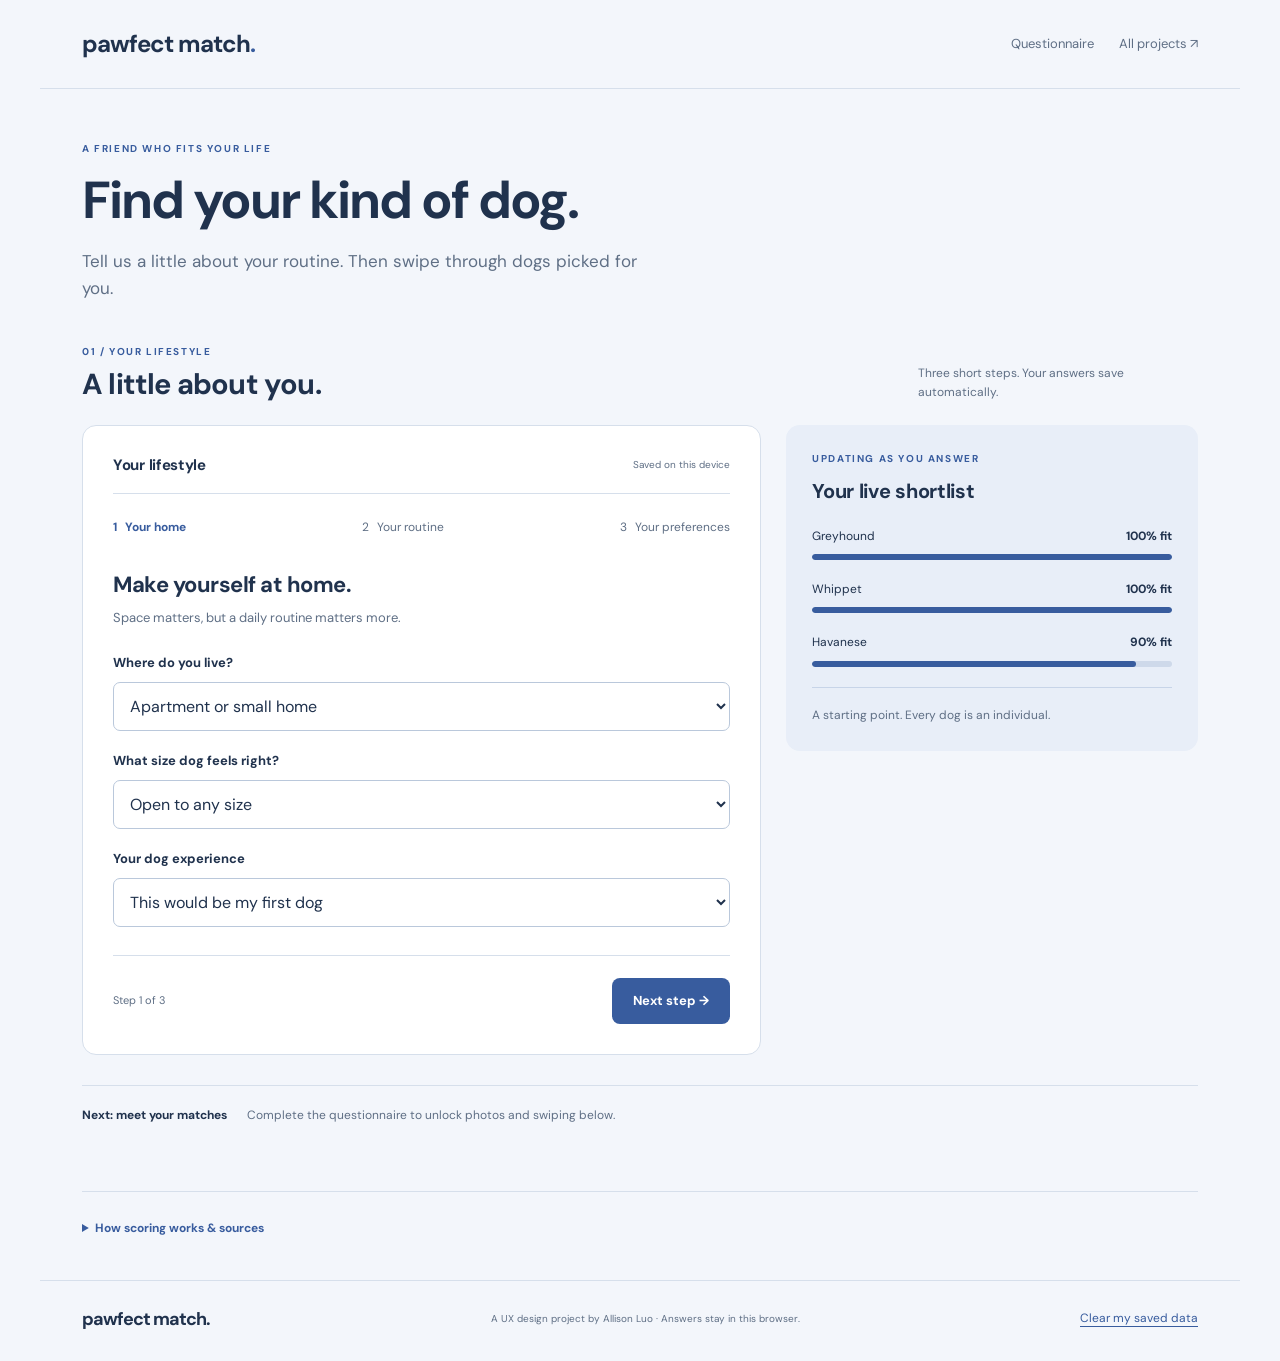
==== public/dog-match/index.html @ e5f5b07d "Enlarge comparison portraits and replace distant dog photos" ====
<!doctype html>
<html lang="en">
<head>
<meta charset="utf-8"><meta name="viewport" content="width=device-width, initial-scale=1">
<meta name="description" content="Find a dog that fits your everyday life. A saved lifestyle quiz, transparent match scores, and side-by-side breed comparisons.">
<title>Pawfect Match · Find your kind of dog</title><link rel="stylesheet" href="style.css?v=6"><script type="module" src="app.js?v=6"></script>
</head>
<body>
<a class="skip" href="#quiz">Skip to match quiz</a>
<header class="site-header"><a class="brand" href="./">pawfect match<span class="brand-dot">.</span></a><nav aria-label="Main"><a href="#quiz">Questionnaire</a><a href="#discover" id="discover-nav" hidden>Discover dogs</a><a href="../index.html">All projects ↗</a></nav></header>
<main>
<section class="hero" aria-labelledby="hero-title"><p class="eyebrow">A FRIEND WHO FITS YOUR LIFE</p><h1 id="hero-title">Find your kind of dog.</h1><p class="intro">Tell us a little about your routine. Then swipe through dogs picked for you.</p></section>

<div class="section-heading" id="quiz"><div><p class="eyebrow">01 / YOUR LIFESTYLE</p><h2>A little about you.</h2></div><p>Three short steps. Your answers save automatically.</p></div>
<div class="workspace"><section class="quiz-card" aria-labelledby="quiz-title"><div class="quiz-top"><h3 id="quiz-title">Your lifestyle</h3><span id="save-status" role="status">Saved on this device</span></div><ol class="steps" aria-label="Quiz progress"><li class="active" aria-current="step">1 <span>Your home</span></li><li>2 <span>Your routine</span></li><li>3 <span>Your preferences</span></li></ol>
<form id="match-form">
<fieldset data-step="0"><legend>Make yourself at home.</legend><p class="field-intro">Space matters, but a daily routine matters more.</p><label for="home">Where do you live?</label><select id="home" name="home"><option value="apartment">Apartment or small home</option><option value="house">House with more room</option></select><label for="size">What size dog feels right?</label><select id="size" name="size"><option value="any">Open to any size</option><option value="small">Small</option><option value="medium">Medium</option><option value="large">Large</option></select><label for="experience">Your dog experience</label><select id="experience" name="experience"><option value="new">This would be my first dog</option><option value="experienced">I’ve cared for dogs before</option></select></fieldset>
<fieldset data-step="1" hidden><legend>A day in your life.</legend><p class="field-intro">Think about a typical weekday, rain or shine.</p><label for="exercise">Daily time for walks &amp; active play <output id="exercise-value" for="exercise">60 minutes</output></label><input id="exercise" name="exercise" type="range" min="15" max="150" step="15" value="60"><div class="range-labels"><span>15 min · easy pace</span><span>150 min · adventure mode</span></div><label for="alone">Hours away from home per day <output id="alone-value" for="alone">4 hours</output></label><input id="alone" name="alone" type="range" min="0" max="10" step="1" value="4"><div id="care-branch" hidden><label for="support">Who can help while you’re away?</label><select id="support" name="support"><option value="none">I don’t have a care plan yet</option><option value="yes">A walker, daycare, or trusted person</option></select><p class="hint">Long days away need an individual care plan. This affects your results.</p></div><label for="training">Time for training &amp; enrichment</label><select id="training" name="training"><option value="1">A little each day</option><option value="2" selected>Regular daily sessions</option><option value="3">Lots — I’d love a working partner</option></select></fieldset>
<fieldset data-step="2" hidden><legend>The little things matter.</legend><p class="field-intro">Let’s talk fur, brushes, and what matters most.</p><label for="grooming">Grooming commitment</label><select id="grooming" name="grooming"><option value="1">Keep it simple</option><option value="2">Regular brushing is fine</option><option value="3">Happy to brush and book professional trims</option></select><label for="shedding">How do you feel about shedding?</label><select id="shedding" name="shedding"><option value="any">A little fur is part of the deal</option><option value="low">Prefer a lower-shedding coat</option></select><p class="hint">Lower shedding doesn’t mean allergy-free. <a href="https://www.akc.org/dog-breeds/hypoallergenic-dogs/">No dog is 100% hypoallergenic.</a></p><label for="fluff">Fluffy or sleek?</label><select id="fluff" name="fluff"><option value="any">I love them all</option><option value="fluffy">The fluffier, the better</option><option value="sleek">Short &amp; sleek, please</option></select><label for="priority">Give extra weight to…</label><select id="priority" name="priority"><option value="balanced">A balanced fit</option><option value="activity">Activity &amp; enrichment</option><option value="coat">Coat care</option><option value="size">Size preference</option></select></fieldset>
<div class="form-footer"><button type="button" class="text-button" id="back" hidden>← Back</button><span id="step-label">Step 1 of 3</span><button type="button" class="button" id="next">Next step →</button><button type="submit" class="button" id="finish" hidden>Meet my matches →</button></div></form><noscript><p>This interactive quiz needs JavaScript. Enable it to calculate and save your matches.</p></noscript></section>
<aside class="preview-card" aria-labelledby="preview-title"><p class="eyebrow">UPDATING AS YOU ANSWER</p><h3 id="preview-title">Your live shortlist</h3><div id="live-preview" aria-live="polite"></div><p class="hint">A starting point. Every dog is an individual.</p></aside></div>
<div id="discover-locked" class="locked-note"><strong>Next: meet your matches</strong><span>Complete the questionnaire to unlock photos and swiping below.</span></div>
<section hidden id="discover" class="discovery-section" aria-labelledby="discovery-title">
<div class="section-heading"><div><p class="eyebrow">02 / DISCOVER</p><h2 id="discovery-title">Meet your kind of dog.</h2></div><p>Like or pass. Each choice helps shape the next pick.</p></div>
<div class="discovery-layout"><div class="swipe-stage"><div id="swipe-card" class="swipe-card" tabindex="0" aria-label="Dog discovery card. Use left arrow to pass or right arrow to like."></div><div class="swipe-actions"><button id="pass-dog" class="pass-button" type="button">✕ <span>Pass</span></button><button id="like-dog" class="like-button" type="button">♡ <span>Like</span></button></div><p class="swipe-instruction">Drag or swipe the photo · Or use the buttons / ← → keys</p></div>
<aside class="discovery-aside"><h3>Fine-tune your picks</h3><label for="discover-fluff">Coat preference</label><select id="discover-fluff"><option value="any">I love them all</option><option value="fluffy">The fluffier, the better</option><option value="sleek">Short &amp; sleek, please</option></select><p id="learning-status" class="learning-status" role="status"></p><div class="discovery-tools"><button type="button" id="undo-swipe" class="text-button">↶ Undo last choice</button><button type="button" id="restart-swipes" class="text-button">Start swiping again</button></div><p class="hint">Six breed examples, not dogs available for adoption. Coat length varies with grooming. Likes also save dogs to your shortlist below.</p><a href="#quiz" class="text-button">Edit your lifestyle answers ↑</a></aside></div>
</section>
<section hidden id="matches" class="results-section" aria-labelledby="results-title"><div class="section-heading"><div><p class="eyebrow">03 / YOUR MATCHES</p><h2 id="results-title">Your shortlist &amp; comparisons.</h2></div><p id="results-subtitle">Finish the quiz to reveal your personalized matches.</p></div><div id="results-placeholder" class="empty"><span aria-hidden="true">♡</span><h3>A good connection starts with you.</h3><p>Tell us about your life in the three steps above.</p><a href="#quiz">Start your quiz ↑</a></div><div id="results-content" hidden><div class="toolbar"><label class="check-label"><input id="only-saved" type="checkbox"> Show saved dogs only</label><button id="edit" class="text-button">Edit my answers ↑</button></div><p id="care-message" class="notice" hidden></p><p class="hint">Scores show fit within this small educational dataset, not a probability of success. Save favorites with ♡ or choose up to 3 dogs to compare.</p><details class="all-matches"><summary>Browse all six breed matches</summary><div id="breed-cards" class="breed-grid"></div></details></div></section>
<section id="comparison" class="compare-section" hidden aria-labelledby="compare-title"><div class="section-heading"><div><p class="eyebrow">SIDE BY SIDE</p><h2 id="compare-title">A closer look.</h2></div><label for="metric">Compare by <select id="metric"><option value="score">Lifestyle fit score</option><option value="exercise">Daily activity target (minutes)</option><option value="grooming">Grooming commitment (1–3)</option><option value="training">Enrichment commitment (1–3)</option></select></label></div><div id="chart" class="chart"></div><p class="hint">Activity targets and commitment levels are simplified project estimates for adult dogs, not prescribed care requirements.</p></section>
<section class="how"><details><summary>How scoring works &amp; sources</summary><p>Each of seven dimensions scores from 0 to 100. Default weights are activity 25, enrichment 15, space 10, size 15, grooming 15, shedding 10, and experience 10. Your selected priority doubles the relevant weights, then the total is normalized. Short exercise time or limited grooming reduces fit; extra exercise capacity does not penalize a dog. Long days away without support cap all scores at 55. Unresolved long-day care plans are clearly flagged.</p><p>Numerical profiles are authored teaching estimates, not AKC ratings. General breed descriptions are informed by the American Kennel Club: <a href="https://www.akc.org/dog-breeds/havanese/">Havanese</a>, <a href="https://www.akc.org/dog-breeds/whippet/">Whippet</a>, <a href="https://www.akc.org/dog-breeds/Labrador-retriever/">Labrador Retriever</a>, <a href="https://www.akc.org/dog-breeds/poodle-standard/">Standard Poodle</a>, <a href="https://www.akc.org/dog-breeds/border-collie/">Border Collie</a>, and <a href="https://www.akc.org/dog-breeds/greyhound/">Greyhound</a>. Reviewed October 20, 2026.</p><p>Dog photographs from Wikimedia Commons; displayed crops may differ from originals:</p><ul><li><a href="https://commons.wikimedia.org/wiki/File:A_havanese_dog_in_Finland.jpg">A havanese dog in Finland.jpg</a> — ThePointyHatGnome · <a href="http://creativecommons.org/publicdomain/zero/1.0/deed.en">CC0</a>.</li><li><a href="https://commons.wikimedia.org/wiki/File:DSC09611a_Search_and_Rescue_Dog,_Austrian_Red_Cross_Perchtoldsdorf,_2024-10.jpg">DSC09611a Search and Rescue Dog, Austrian Red Cross Perchtoldsdorf, 2024-10.jpg</a> — Aciarium · <a href="https://creativecommons.org/licenses/by/4.0">CC BY 4.0</a>.</li><li><a href="https://commons.wikimedia.org/wiki/File:Border_Collie_with_Heterochromia_2.jpg">Border Collie with Heterochromia 2.jpg</a> — 7575u · <a href="https://creativecommons.org/licenses/by-sa/4.0">CC BY-SA 4.0</a>.</li><li><a href="https://commons.wikimedia.org/wiki/File:Standard_Poodle_portrait.jpg">Standard Poodle portrait.jpg</a> — Flickr user John Leslie · <a href="https://creativecommons.org/licenses/by/2.0">CC BY 2.0</a>.</li><li><a href="https://commons.wikimedia.org/wiki/File:Whippet_profil_rybnik_-_kamien_p.jpg">Whippet profil rybnik - kamien p.jpg</a> — Pleple2000 · <a href="https://creativecommons.org/licenses/by-sa/4.0">CC BY-SA 4.0</a>.</li><li><a href="https://commons.wikimedia.org/wiki/File:A_greyhound_displays_a_martingale_collar.jpg">A greyhound displays a martingale collar.jpg</a> — Supreme Chungus · <a href="https://creativecommons.org/licenses/by-sa/4.0">CC BY-SA 4.0</a>.</li></ul><p>Discovery order blends lifestyle fit (65%), coat preference (20%), and learned preferences (15%). Likes favor similar coat texture, size, and activity; passes favor different traits. Learning strengthens over the first three choices. The displayed lifestyle score stays separate. All six dogs are shown at most once per round; you can undo or restart. Restarting clears swipe learning but keeps saved favorites.</p><p>Typography: DM Sans, distributed under the SIL Open Font License; license included in <a href="fonts/OFL.txt">font credits</a>.</p></details></section>
</main><footer><a class="brand" href="./">pawfect match.</a><p>A UX design project by Allison Luo · Answers stay in this browser.</p><button id="reset" class="text-button">Clear my saved data</button></footer><div id="toast" class="toast" role="status" hidden></div>
</body></html>
---- public/dog-match/style.css ----
@font-face{font-family:'DM Sans';font-style:normal;font-weight:400;font-display:swap;src:url('fonts/dm-sans-regular.ttf') format('truetype')}
@font-face{font-family:'DM Sans';font-style:normal;font-weight:600 800;font-display:swap;src:url('fonts/dm-sans-bold.ttf') format('truetype')}
:root{--ink:#20324d;--muted:#5f6f85;--paper:#f3f6fb;--surface:#fff;--blue:#385c9e;--blue-dark:#294779;--soft:#e8eef8;--line:#d6dfeb}
*{box-sizing:border-box}html{scroll-behavior:smooth;scroll-padding-top:28px}body{margin:0;background:var(--paper);color:var(--ink);font:16px/1.6 'DM Sans',sans-serif}button,input,select{font:inherit}button,a,input,select,summary{touch-action:manipulation}button,summary{cursor:pointer}a{color:var(--blue);text-underline-offset:4px}button:focus-visible,a:focus-visible,input:focus-visible,select:focus-visible,summary:focus-visible,[tabindex]:focus-visible{outline:3px solid #6484bd;outline-offset:4px}[hidden]{display:none!important}button:disabled{opacity:.45;cursor:default}h1,h2,h3,p{margin-top:0}h1,h2,h3{font-family:'DM Sans',sans-serif;font-weight:700;line-height:1.2}h1{font-size:52px;letter-spacing:-2px;margin-bottom:16px}h2{font-size:29px;letter-spacing:-.8px;margin-bottom:0}h3{font-size:20px;letter-spacing:-.3px}button{border-radius:8px}.skip{position:absolute;top:-100px;background:white;padding:12px;z-index:5}.skip:focus{top:0}
.site-header,main,footer{max-width:1200px;padding-left:42px;padding-right:42px;margin:auto}.site-header{display:flex;justify-content:space-between;align-items:center;gap:25px;padding-top:25px;padding-bottom:25px;border-bottom:1px solid var(--line)}.brand{font-weight:700;text-decoration:none;font-size:24px;letter-spacing:-1px;color:var(--ink)}.brand-dot{color:var(--blue)}nav{display:flex;gap:25px;font-size:13px}nav a{color:var(--muted);text-decoration:none}nav a:hover{color:var(--blue);text-decoration:underline}
.hero{padding:52px 0 42px;max-width:740px}.eyebrow{font-size:10px;letter-spacing:1.6px;font-weight:700;color:var(--blue);margin:0 0 12px}.intro{font-size:17px;color:var(--muted);max-width:580px;margin-bottom:0}.section-heading{display:flex;justify-content:space-between;align-items:end;gap:22px;margin:0 0 23px}.section-heading .eyebrow{margin-bottom:7px}.section-heading>p{color:var(--muted);font-size:12px;max-width:280px;margin:0}.workspace{display:grid;grid-template-columns:minmax(0,1.65fr) minmax(0,1fr);gap:25px;align-items:start}.quiz-card{background:var(--surface);border:1px solid var(--line);border-radius:14px;padding:30px}.quiz-top{display:flex;justify-content:space-between;align-items:center;gap:16px;padding-bottom:19px;border-bottom:1px solid var(--line)}.quiz-top h3{font-size:15px;margin:0}.quiz-top span{font-size:10px;color:var(--muted);text-align:right}.steps{display:flex;justify-content:space-between;list-style:none;padding:0;gap:12px;margin:24px 0 30px}.steps li{font-size:12px;color:var(--muted)}.steps li.active{color:var(--blue);font-weight:700}.steps span{margin-left:5px}fieldset{border:0;padding:0;margin:0;min-width:0}legend{padding:0;font-size:22px;font-weight:700;letter-spacing:-.5px}.field-intro{font-size:13px;color:var(--muted);margin:6px 0 24px}label{display:block;font-size:13px;font-weight:700;margin:20px 0 8px}select{color:var(--ink);background:#fff;width:100%;border:1px solid #bac8db;border-radius:7px;padding:12px;cursor:pointer}input[type=range]{width:100%;accent-color:var(--blue);margin:10px 0}output{float:right;font-weight:400;font-size:12px}.range-labels{display:flex;justify-content:space-between;font-size:10px;color:var(--muted)}.hint{font-size:12px;color:var(--muted);line-height:1.7;margin:12px 0}.form-footer{border-top:1px solid var(--line);display:flex;gap:16px;align-items:center;margin-top:28px;padding-top:22px}.form-footer>span{font-size:11px;color:var(--muted);margin-right:auto}.button{display:inline-flex;align-items:center;justify-content:center;gap:20px;border:1px solid transparent;background:var(--blue);color:#fff;padding:12px 20px;text-decoration:none;font-size:13px;font-weight:700;border-radius:8px}.button:hover{background:var(--blue-dark)}.text-button{border:0;background:none;color:var(--blue);font-size:12px;padding:4px 0;text-decoration:underline;text-underline-offset:4px}.preview-card{border-radius:14px;padding:26px;background:var(--soft)}.preview-card h3{font-size:20px;margin-bottom:24px}.preview-card>.hint{border-top:1px solid #c7d4e8;padding-top:17px;margin-bottom:0}.live-row{margin:20px 0}.live-label{display:flex;gap:15px;justify-content:space-between;font-size:12px;margin-bottom:8px}.track{height:6px;background:#ced9ea;border-radius:6px;overflow:hidden}.bar{height:100%;background:var(--blue);border-radius:6px;transition:width .25s}.locked-note{display:flex;flex-wrap:wrap;gap:6px 20px;font-size:12px;color:var(--muted);border-top:1px solid var(--line);margin-top:30px;padding:20px 0}.locked-note strong{color:var(--ink)}
.discovery-section,.results-section,.compare-section{margin:56px 0 0}.discovery-section{padding-top:35px;border-top:1px solid var(--line)}.discovery-layout{display:grid;grid-template-columns:minmax(0,1.2fr) minmax(0,1fr);gap:40px;align-items:center}.swipe-stage{min-width:0;overflow:hidden;padding:8px}.swipe-card{position:relative;background:var(--soft);border-radius:14px;overflow:hidden;aspect-ratio:4/3;will-change:transform}.swipe-card>img{display:block;width:100%;height:100%;object-fit:cover;touch-action:pan-y;user-select:none}.swipe-overlay{position:absolute;inset:0;background:linear-gradient(transparent 30%,#12243fea);color:#fff;padding:25px;display:flex;flex-direction:column;justify-content:end;pointer-events:none}.swipe-overlay h3{font-size:30px;margin:9px 0}.swipe-overlay p{font-size:11px;margin:0}.swipe-fit{align-self:start;background:#eff4fe;color:var(--ink);padding:4px 10px;border-radius:20px;font-size:10px;font-weight:700}.swipe-count{position:absolute;right:17px;top:17px;font-size:10px;background:#20324ddb;border-radius:20px;padding:4px 10px}.swipe-actions{display:flex;justify-content:center;gap:16px;margin:18px 0 0}.swipe-actions button{display:flex;gap:10px;align-items:center;justify-content:center;min-width:130px;padding:11px 20px;font-size:22px;border:1px solid var(--line);background:#fff;color:var(--ink);border-radius:30px}.swipe-actions span{font-weight:700;font-size:13px}.swipe-actions .like-button{background:var(--blue);border-color:var(--blue);color:#fff}.swipe-instruction{text-align:center;font-size:10px;color:var(--muted);margin:11px 0 0}.discovery-aside{padding:10px}.discovery-aside h3{font-size:22px;margin-bottom:20px}.discovery-aside label{margin-top:0}.learning-status{font-size:12px;color:var(--muted);padding:18px 0;margin:0}.discovery-tools{display:flex;justify-content:space-between;gap:20px;border-top:1px solid var(--line);padding-top:15px}.swipe-feedback{position:absolute;top:45px;left:20px;pointer-events:none;color:#fff;background:#294779;font-size:25px;font-weight:700;transform:rotate(-12deg)}.swipe-feedback:not(:empty){border:2px solid #fff;border-radius:6px;padding:7px 13px}.swipe-feedback.passing{background:#4f5666;transform:rotate(12deg)}.deck-finished{display:flex;flex-direction:column;justify-content:center;text-align:center;height:100%;padding:25px}.deck-finished>span{font-size:35px;color:var(--blue)}.deck-finished h3{font-size:24px;margin:9px 0}.deck-finished p,.deck-finished a{font-size:12px}
.toolbar{display:flex;align-items:center;justify-content:space-between;gap:20px}.check-label{display:flex;align-items:center;gap:8px;margin:0;font-size:12px;font-weight:400}.check-label input{width:17px;height:17px;accent-color:var(--blue)}details{font-size:12px}summary{color:var(--blue);font-weight:700;padding:12px 0}details p{margin:15px 0;max-width:850px}.all-matches{margin-top:20px;border-top:1px solid var(--line)}.breed-grid{display:grid;grid-template-columns:repeat(3,minmax(0,1fr));gap:18px;margin:15px 0}.breed-card{background:#fff;border:1px solid var(--line);border-radius:10px;padding:20px;overflow:hidden}.breed-photo{display:block;width:calc(100% + 40px);max-width:none;height:180px;object-fit:cover;margin:-20px -20px 20px}.favorite{float:right;width:34px;height:34px;line-height:1;font-size:23px;color:var(--blue);background:#fff;border:1px solid var(--line);border-radius:50%}.favorite[aria-pressed=true]{background:var(--soft)}.score{font-size:11px;font-weight:700;color:var(--blue)}.breed-card h3{font-size:23px;margin:16px 0 8px}.breed-card p,.breed-card ul{font-size:12px;color:var(--muted)}.breed-card ul{padding-left:17px}.breed-card .tags{font-size:10px;letter-spacing:.4px;text-transform:uppercase}.breed-card a{font-size:11px}.breed-card .check-label{margin-top:18px}.notice{padding:15px;background:#fff3da;border-left:3px solid #ad7e30;font-size:13px}.empty{padding:30px;border:1px solid var(--line);border-radius:10px;text-align:center}.empty h3{font-size:20px;margin-bottom:8px}.empty p{font-size:12px}.compare-section label{min-width:240px;margin:0}.compare-section select{margin-top:6px}.chart{background:var(--soft);padding:25px;border-radius:10px}.chart-row{display:grid;grid-template-columns:150px 1fr 65px;gap:16px;align-items:center;font-size:12px;margin:17px 0}.chart-row .track{height:16px}.chart-row:nth-child(2) .bar{background:#6484bd}.chart-row:nth-child(3) .bar{background:#869dbf}.how{border-top:1px solid var(--line);margin-top:45px;padding:15px 0 30px}.how details li{margin:8px 0}.how details{color:var(--muted)}footer{border-top:1px solid var(--line);display:flex;align-items:center;justify-content:space-between;gap:20px;padding-top:24px;padding-bottom:28px}footer .brand{font-size:18px}footer p{font-size:10px;color:var(--muted);margin:0}.toast{position:fixed;bottom:22px;left:50%;transform:translateX(-50%);max-width:90vw;padding:12px 20px;border-radius:8px;background:var(--ink);color:#fff;font-size:12px;z-index:10}
@media(min-width:1500px){.site-header,main,footer{max-width:1360px;padding-left:64px;padding-right:64px}}
@media(max-width:850px){.site-header,main,footer{padding-left:25px;padding-right:25px}.workspace{grid-template-columns:minmax(0,1.5fr) minmax(0,1fr)}.quiz-card,.preview-card{padding:22px}.steps{gap:7px}.steps span{font-size:10px}.discovery-layout{gap:20px}.breed-grid{grid-template-columns:repeat(2,minmax(0,1fr))}.swipe-overlay{padding:19px}.swipe-overlay h3{font-size:25px}footer{flex-wrap:wrap}}
@media(max-width:620px){.site-header{padding-top:20px;padding-bottom:20px;flex-wrap:wrap;gap:14px}.brand{font-size:23px}nav{gap:22px;font-size:11px;width:100%}.hero{padding:32px 0}h1{font-size:37px;letter-spacing:-1.3px}.intro{font-size:14px;max-width:350px}h2{font-size:25px}.section-heading{flex-direction:column;align-items:start;gap:10px}.section-heading>p{max-width:none;font-size:11px}.workspace{grid-template-columns:1fr}.quiz-card{padding:22px}.preview-card{padding:20px}.preview-card h3{font-size:17px;margin-bottom:15px}.live-row{margin:14px 0}.preview-card>.hint{padding-top:12px}.steps{gap:6px;margin:20px 0 24px}.steps li{font-size:11px}.steps span{margin-left:3px}legend{font-size:20px}.form-footer{gap:10px}.form-footer .button{padding:12px 15px;font-size:12px}.discovery-layout{grid-template-columns:1fr;gap:18px}.discovery-section,.results-section,.compare-section{margin-top:38px}.discovery-section{padding-top:25px}.discovery-aside{padding:0}.discovery-aside h3{font-size:20px}.breed-grid{grid-template-columns:1fr}.swipe-actions button{min-width:120px}.swipe-overlay h3{font-size:25px}.chart{padding:16px}.chart-row{grid-template-columns:90px 1fr 45px;gap:10px;font-size:10px}.deck-finished{padding:18px}.deck-finished h3{font-size:20px}.deck-finished p{font-size:11px}footer{display:block}footer p{margin:14px 0}}
@media(prefers-reduced-motion:reduce){html{scroll-behavior:auto}.bar{transition:none}}
/* Keep each breed photo next to its name for every comparison metric. */
.chart-row{grid-template-columns:220px minmax(0,1fr) 65px;margin:20px 0}.chart-dog{display:flex;align-items:center;gap:13px;min-width:0}.chart-dog img{width:80px;height:64px;object-fit:cover;border-radius:8px;flex-shrink:0}.chart-dog strong{overflow-wrap:break-word}@media(max-width:620px){.chart-row{grid-template-columns:minmax(0,1fr) 48px;gap:10px 14px;margin:22px 0}.chart-dog{grid-column:1/-1}.chart-dog img{width:72px;height:58px}.chart-dog strong{font-size:13px}.chart-row .track{height:12px}.chart-row>span{font-size:12px}}
/* Larger, tighter breed portraits for comparison. */
.chart-row{grid-template-columns:270px minmax(0,1fr) 65px;gap:22px;margin:26px 0}.chart-dog{display:block}.chart-photo{width:100%;height:185px;overflow:hidden;border-radius:10px;background:var(--line)}.chart-photo img{width:100%;height:100%;object-fit:cover;border-radius:0;display:block}.chart-dog strong{display:block;font-size:15px;margin-top:10px}.chart-photo.photo-whippet img{transform:none;object-position:60% 40%}.chart-photo.photo-greyhound img{transform:none;object-position:60% 40%}.chart-photo.photo-havanese img{transform:scale(1.45);transform-origin:63% 63%}.chart-photo.photo-labrador img{object-position:50% 25%}.chart-photo.photo-collie img{transform:scale(1.2);transform-origin:65% 30%}.chart-photo.photo-poodle img{transform:scale(1.15);transform-origin:55% 38%}@media(max-width:850px){.chart-row{grid-template-columns:220px minmax(0,1fr) 55px}.chart-photo{height:170px}}@media(max-width:620px){.chart-row{grid-template-columns:minmax(0,1fr) 48px;gap:14px;margin:26px 0 32px}.chart-dog{grid-column:1/-1}.chart-photo{height:auto;aspect-ratio:4/3}.chart-photo img{height:100%;aspect-ratio:4/3;width:100%}.chart-dog strong{font-size:16px;margin-top:12px}}
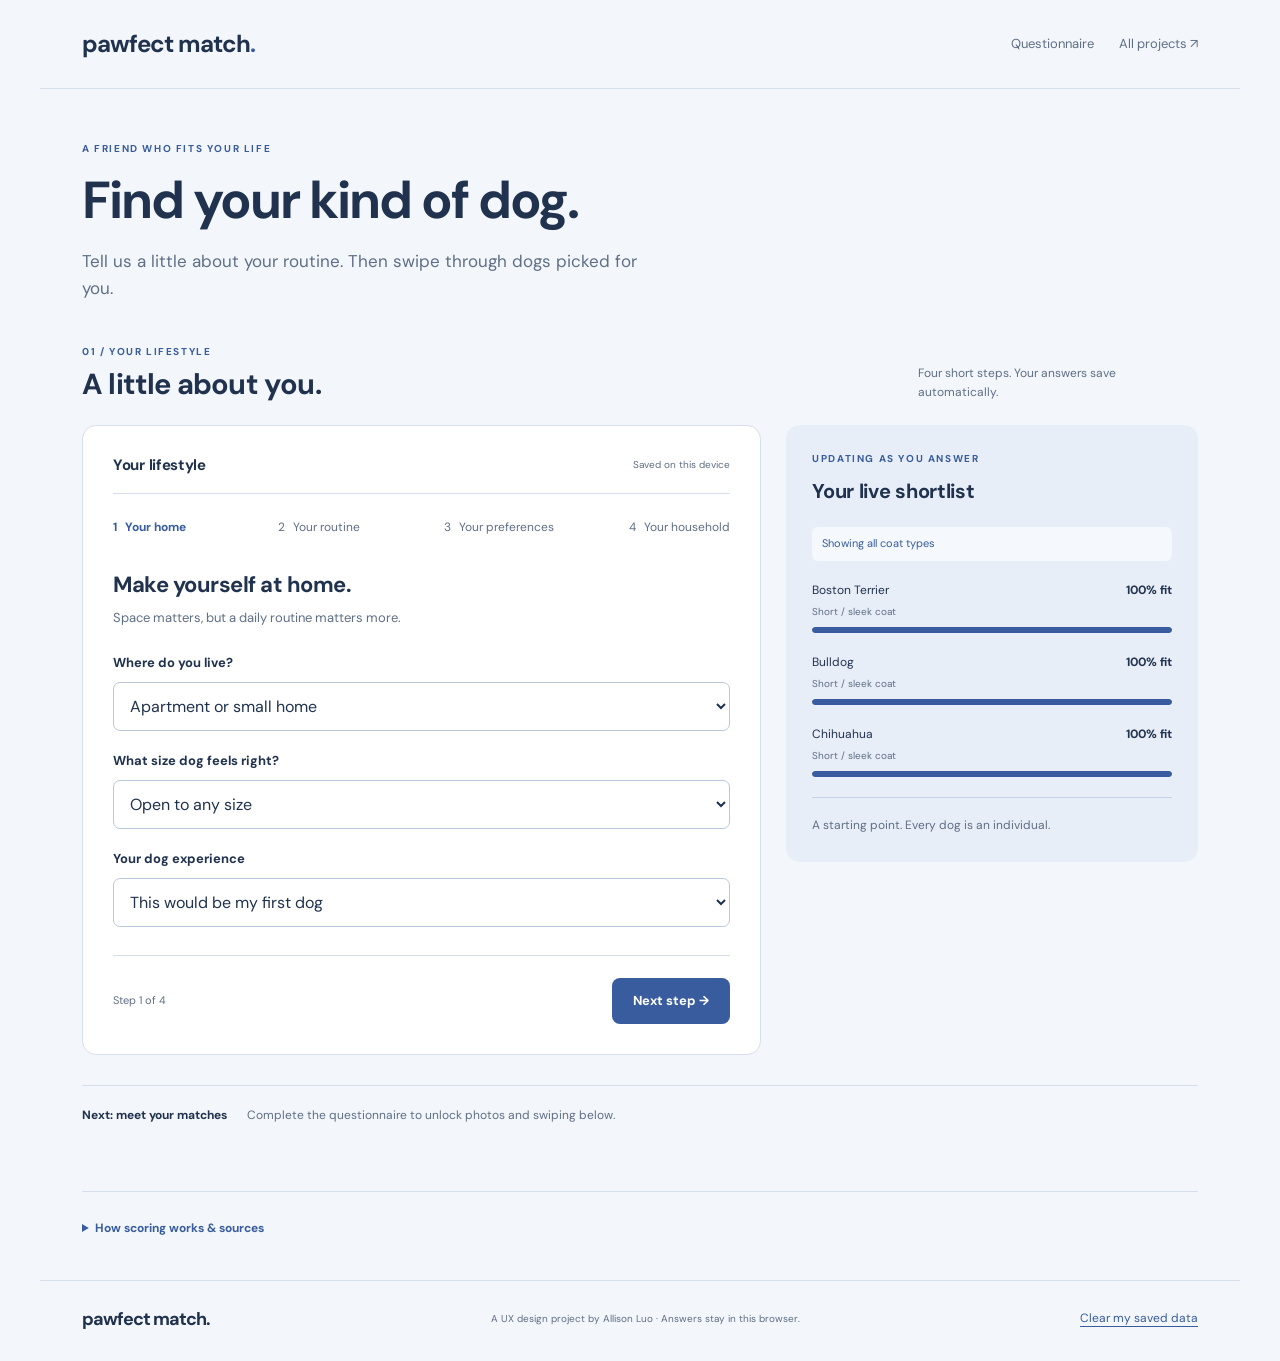
==== commit 1e5d5930: "Expand to 51 dog types and fix coat-aware questionnaire matching" ====
--- a/public/dog-match/index.html
+++ b/public/dog-match/index.html
@@ -3,7 +3,7 @@
 <head>
 <meta charset="utf-8"><meta name="viewport" content="width=device-width, initial-scale=1">
 <meta name="description" content="Find a dog that fits your everyday life. A saved lifestyle quiz, transparent match scores, and side-by-side breed comparisons.">
-<title>Pawfect Match · Find your kind of dog</title><link rel="stylesheet" href="style.css?v=6"><script type="module" src="app.js?v=6"></script>
+<title>Pawfect Match · Find your kind of dog</title><link rel="stylesheet" href="style.css?v=8"><script type="module" src="app.js?v=8"></script>
 </head>
 <body>
 <a class="skip" href="#quiz">Skip to match quiz</a>
@@ -11,22 +11,40 @@
 <main>
 <section class="hero" aria-labelledby="hero-title"><p class="eyebrow">A FRIEND WHO FITS YOUR LIFE</p><h1 id="hero-title">Find your kind of dog.</h1><p class="intro">Tell us a little about your routine. Then swipe through dogs picked for you.</p></section>
 
-<div class="section-heading" id="quiz"><div><p class="eyebrow">01 / YOUR LIFESTYLE</p><h2>A little about you.</h2></div><p>Three short steps. Your answers save automatically.</p></div>
-<div class="workspace"><section class="quiz-card" aria-labelledby="quiz-title"><div class="quiz-top"><h3 id="quiz-title">Your lifestyle</h3><span id="save-status" role="status">Saved on this device</span></div><ol class="steps" aria-label="Quiz progress"><li class="active" aria-current="step">1 <span>Your home</span></li><li>2 <span>Your routine</span></li><li>3 <span>Your preferences</span></li></ol>
+<div class="section-heading" id="quiz"><div><p class="eyebrow">01 / YOUR LIFESTYLE</p><h2>A little about you.</h2></div><p>Four short steps. Your answers save automatically.</p></div>
+<div class="workspace"><section class="quiz-card" aria-labelledby="quiz-title"><div class="quiz-top"><h3 id="quiz-title">Your lifestyle</h3><span id="save-status" role="status">Saved on this device</span></div><ol class="steps" aria-label="Quiz progress"><li class="active" aria-current="step">1 <span>Your home</span></li><li>2 <span>Your routine</span></li><li>3 <span>Your preferences</span></li><li>4 <span>Your household</span></li></ol>
 <form id="match-form">
 <fieldset data-step="0"><legend>Make yourself at home.</legend><p class="field-intro">Space matters, but a daily routine matters more.</p><label for="home">Where do you live?</label><select id="home" name="home"><option value="apartment">Apartment or small home</option><option value="house">House with more room</option></select><label for="size">What size dog feels right?</label><select id="size" name="size"><option value="any">Open to any size</option><option value="small">Small</option><option value="medium">Medium</option><option value="large">Large</option></select><label for="experience">Your dog experience</label><select id="experience" name="experience"><option value="new">This would be my first dog</option><option value="experienced">I’ve cared for dogs before</option></select></fieldset>
 <fieldset data-step="1" hidden><legend>A day in your life.</legend><p class="field-intro">Think about a typical weekday, rain or shine.</p><label for="exercise">Daily time for walks &amp; active play <output id="exercise-value" for="exercise">60 minutes</output></label><input id="exercise" name="exercise" type="range" min="15" max="150" step="15" value="60"><div class="range-labels"><span>15 min · easy pace</span><span>150 min · adventure mode</span></div><label for="alone">Hours away from home per day <output id="alone-value" for="alone">4 hours</output></label><input id="alone" name="alone" type="range" min="0" max="10" step="1" value="4"><div id="care-branch" hidden><label for="support">Who can help while you’re away?</label><select id="support" name="support"><option value="none">I don’t have a care plan yet</option><option value="yes">A walker, daycare, or trusted person</option></select><p class="hint">Long days away need an individual care plan. This affects your results.</p></div><label for="training">Time for training &amp; enrichment</label><select id="training" name="training"><option value="1">A little each day</option><option value="2" selected>Regular daily sessions</option><option value="3">Lots — I’d love a working partner</option></select></fieldset>
-<fieldset data-step="2" hidden><legend>The little things matter.</legend><p class="field-intro">Let’s talk fur, brushes, and what matters most.</p><label for="grooming">Grooming commitment</label><select id="grooming" name="grooming"><option value="1">Keep it simple</option><option value="2">Regular brushing is fine</option><option value="3">Happy to brush and book professional trims</option></select><label for="shedding">How do you feel about shedding?</label><select id="shedding" name="shedding"><option value="any">A little fur is part of the deal</option><option value="low">Prefer a lower-shedding coat</option></select><p class="hint">Lower shedding doesn’t mean allergy-free. <a href="https://www.akc.org/dog-breeds/hypoallergenic-dogs/">No dog is 100% hypoallergenic.</a></p><label for="fluff">Fluffy or sleek?</label><select id="fluff" name="fluff"><option value="any">I love them all</option><option value="fluffy">The fluffier, the better</option><option value="sleek">Short &amp; sleek, please</option></select><label for="priority">Give extra weight to…</label><select id="priority" name="priority"><option value="balanced">A balanced fit</option><option value="activity">Activity &amp; enrichment</option><option value="coat">Coat care</option><option value="size">Size preference</option></select></fieldset>
-<div class="form-footer"><button type="button" class="text-button" id="back" hidden>← Back</button><span id="step-label">Step 1 of 3</span><button type="button" class="button" id="next">Next step →</button><button type="submit" class="button" id="finish" hidden>Meet my matches →</button></div></form><noscript><p>This interactive quiz needs JavaScript. Enable it to calculate and save your matches.</p></noscript></section>
-<aside class="preview-card" aria-labelledby="preview-title"><p class="eyebrow">UPDATING AS YOU ANSWER</p><h3 id="preview-title">Your live shortlist</h3><div id="live-preview" aria-live="polite"></div><p class="hint">A starting point. Every dog is an individual.</p></aside></div>
+<fieldset data-step="2" hidden><legend>The little things matter.</legend><p class="field-intro">Let’s talk fur, brushes, and what matters most.</p><label for="grooming">Grooming commitment</label><select id="grooming" name="grooming"><option value="1">Keep it simple</option><option value="2">Regular brushing is fine</option><option value="3">Happy to brush and book professional trims</option></select><label for="shedding">How do you feel about shedding?</label><select id="shedding" name="shedding"><option value="any">A little fur is part of the deal</option><option value="low">Prefer a lower-shedding coat</option></select><p class="hint">Lower shedding doesn’t mean allergy-free. <a href="https://www.akc.org/dog-breeds/hypoallergenic-dogs/">No dog is 100% hypoallergenic.</a></p><label for="fluff">What coat types should we show you?</label><select id="fluff" name="fluff"><option value="any">All coat types</option><option value="fluffy">Fluffy coats only</option><option value="sleek">Shorter coats only</option></select><label for="priority">Give extra weight to…</label><select id="priority" name="priority"><option value="balanced">A balanced fit</option><option value="activity">Activity &amp; enrichment</option><option value="coat">Coat care</option><option value="size">Size preference</option></select></fieldset>
+<fieldset data-step="3" hidden><legend>Who’s sharing your home?</legend><p class="field-intro">A few details to make the suggestions more personal.</p>
+<label for="children">Are there children in your household?</label><select id="children" name="children"><option value="none">No children / no preference</option><option value="older">Older children</option><option value="young">Young children</option></select>
+<label for="pets">Other pets at home?</label><select id="pets" name="pets"><option value="none">No other pets</option><option value="dogs">Other dogs</option><option value="cats">Cats</option><option value="small">Small animals, such as rabbits</option></select>
+<p class="hint">Breed tendencies cannot guarantee safety with children or pets. Ask about the individual dog and plan supervised introductions.</p>
+<label for="barking">How much barking works for you?</label><select id="barking" name="barking"><option value="any">I’m flexible</option><option value="quiet">I prefer a quieter dog</option></select>
+<label for="social">How often will your dog meet visitors?</label><select id="social" name="social"><option value="any">No strong preference</option><option value="visitors">Often — I prefer an outgoing dog</option></select>
+<label for="drool">How do you feel about drool?</label><select id="drool" name="drool"><option value="any">It’s part of the deal</option><option value="low">I’d prefer less drool</option></select>
+</fieldset>
+<div class="form-footer"><button type="button" class="text-button" id="back" hidden>← Back</button><span id="step-label">Step 1 of 4</span><button type="button" class="button" id="next">Next step →</button><button type="submit" class="button" id="finish" hidden>Meet my matches →</button></div></form><noscript><p>This interactive quiz needs JavaScript. Enable it to calculate and save your matches.</p></noscript></section>
+<aside class="preview-card" aria-labelledby="preview-title"><p class="eyebrow">UPDATING AS YOU ANSWER</p><h3 id="preview-title">Your live shortlist</h3><p id="preview-filter" class="filter-note">Showing all coat types</p><div id="live-preview" aria-live="polite"></div><p class="hint">A starting point. Every dog is an individual.</p></aside></div>
 <div id="discover-locked" class="locked-note"><strong>Next: meet your matches</strong><span>Complete the questionnaire to unlock photos and swiping below.</span></div>
 <section hidden id="discover" class="discovery-section" aria-labelledby="discovery-title">
 <div class="section-heading"><div><p class="eyebrow">02 / DISCOVER</p><h2 id="discovery-title">Meet your kind of dog.</h2></div><p>Like or pass. Each choice helps shape the next pick.</p></div>
 <div class="discovery-layout"><div class="swipe-stage"><div id="swipe-card" class="swipe-card" tabindex="0" aria-label="Dog discovery card. Use left arrow to pass or right arrow to like."></div><div class="swipe-actions"><button id="pass-dog" class="pass-button" type="button">✕ <span>Pass</span></button><button id="like-dog" class="like-button" type="button">♡ <span>Like</span></button></div><p class="swipe-instruction">Drag or swipe the photo · Or use the buttons / ← → keys</p></div>
-<aside class="discovery-aside"><h3>Fine-tune your picks</h3><label for="discover-fluff">Coat preference</label><select id="discover-fluff"><option value="any">I love them all</option><option value="fluffy">The fluffier, the better</option><option value="sleek">Short &amp; sleek, please</option></select><p id="learning-status" class="learning-status" role="status"></p><div class="discovery-tools"><button type="button" id="undo-swipe" class="text-button">↶ Undo last choice</button><button type="button" id="restart-swipes" class="text-button">Start swiping again</button></div><p class="hint">Six breed examples, not dogs available for adoption. Coat length varies with grooming. Likes also save dogs to your shortlist below.</p><a href="#quiz" class="text-button">Edit your lifestyle answers ↑</a></aside></div>
+<aside class="discovery-aside"><h3>Fine-tune your picks</h3><label for="discover-fluff">Coat preference</label><select id="discover-fluff"><option value="any">All coat types</option><option value="fluffy">Fluffy coats only</option><option value="sleek">Shorter coats only</option></select><p id="learning-status" class="learning-status" role="status"></p><div class="discovery-tools"><button type="button" id="undo-swipe" class="text-button">↶ Undo last choice</button><button type="button" id="restart-swipes" class="text-button">Start swiping again</button></div><p class="hint">Breed and mix examples, not dogs available for adoption. Coat length varies with grooming. Likes also save dogs to your shortlist below.</p><a href="#quiz" class="text-button">Edit your lifestyle answers ↑</a></aside></div>
 </section>
-<section hidden id="matches" class="results-section" aria-labelledby="results-title"><div class="section-heading"><div><p class="eyebrow">03 / YOUR MATCHES</p><h2 id="results-title">Your shortlist &amp; comparisons.</h2></div><p id="results-subtitle">Finish the quiz to reveal your personalized matches.</p></div><div id="results-placeholder" class="empty"><span aria-hidden="true">♡</span><h3>A good connection starts with you.</h3><p>Tell us about your life in the three steps above.</p><a href="#quiz">Start your quiz ↑</a></div><div id="results-content" hidden><div class="toolbar"><label class="check-label"><input id="only-saved" type="checkbox"> Show saved dogs only</label><button id="edit" class="text-button">Edit my answers ↑</button></div><p id="care-message" class="notice" hidden></p><p class="hint">Scores show fit within this small educational dataset, not a probability of success. Save favorites with ♡ or choose up to 3 dogs to compare.</p><details class="all-matches"><summary>Browse all six breed matches</summary><div id="breed-cards" class="breed-grid"></div></details></div></section>
-<section id="comparison" class="compare-section" hidden aria-labelledby="compare-title"><div class="section-heading"><div><p class="eyebrow">SIDE BY SIDE</p><h2 id="compare-title">A closer look.</h2></div><label for="metric">Compare by <select id="metric"><option value="score">Lifestyle fit score</option><option value="exercise">Daily activity target (minutes)</option><option value="grooming">Grooming commitment (1–3)</option><option value="training">Enrichment commitment (1–3)</option></select></label></div><div id="chart" class="chart"></div><p class="hint">Activity targets and commitment levels are simplified project estimates for adult dogs, not prescribed care requirements.</p></section>
-<section class="how"><details><summary>How scoring works &amp; sources</summary><p>Each of seven dimensions scores from 0 to 100. Default weights are activity 25, enrichment 15, space 10, size 15, grooming 15, shedding 10, and experience 10. Your selected priority doubles the relevant weights, then the total is normalized. Short exercise time or limited grooming reduces fit; extra exercise capacity does not penalize a dog. Long days away without support cap all scores at 55. Unresolved long-day care plans are clearly flagged.</p><p>Numerical profiles are authored teaching estimates, not AKC ratings. General breed descriptions are informed by the American Kennel Club: <a href="https://www.akc.org/dog-breeds/havanese/">Havanese</a>, <a href="https://www.akc.org/dog-breeds/whippet/">Whippet</a>, <a href="https://www.akc.org/dog-breeds/Labrador-retriever/">Labrador Retriever</a>, <a href="https://www.akc.org/dog-breeds/poodle-standard/">Standard Poodle</a>, <a href="https://www.akc.org/dog-breeds/border-collie/">Border Collie</a>, and <a href="https://www.akc.org/dog-breeds/greyhound/">Greyhound</a>. Reviewed October 20, 2026.</p><p>Dog photographs from Wikimedia Commons; displayed crops may differ from originals:</p><ul><li><a href="https://commons.wikimedia.org/wiki/File:A_havanese_dog_in_Finland.jpg">A havanese dog in Finland.jpg</a> — ThePointyHatGnome · <a href="http://creativecommons.org/publicdomain/zero/1.0/deed.en">CC0</a>.</li><li><a href="https://commons.wikimedia.org/wiki/File:DSC09611a_Search_and_Rescue_Dog,_Austrian_Red_Cross_Perchtoldsdorf,_2024-10.jpg">DSC09611a Search and Rescue Dog, Austrian Red Cross Perchtoldsdorf, 2024-10.jpg</a> — Aciarium · <a href="https://creativecommons.org/licenses/by/4.0">CC BY 4.0</a>.</li><li><a href="https://commons.wikimedia.org/wiki/File:Border_Collie_with_Heterochromia_2.jpg">Border Collie with Heterochromia 2.jpg</a> — 7575u · <a href="https://creativecommons.org/licenses/by-sa/4.0">CC BY-SA 4.0</a>.</li><li><a href="https://commons.wikimedia.org/wiki/File:Standard_Poodle_portrait.jpg">Standard Poodle portrait.jpg</a> — Flickr user John Leslie · <a href="https://creativecommons.org/licenses/by/2.0">CC BY 2.0</a>.</li><li><a href="https://commons.wikimedia.org/wiki/File:Whippet_profil_rybnik_-_kamien_p.jpg">Whippet profil rybnik - kamien p.jpg</a> — Pleple2000 · <a href="https://creativecommons.org/licenses/by-sa/4.0">CC BY-SA 4.0</a>.</li><li><a href="https://commons.wikimedia.org/wiki/File:A_greyhound_displays_a_martingale_collar.jpg">A greyhound displays a martingale collar.jpg</a> — Supreme Chungus · <a href="https://creativecommons.org/licenses/by-sa/4.0">CC BY-SA 4.0</a>.</li></ul><p>Discovery order blends lifestyle fit (65%), coat preference (20%), and learned preferences (15%). Likes favor similar coat texture, size, and activity; passes favor different traits. Learning strengthens over the first three choices. The displayed lifestyle score stays separate. All six dogs are shown at most once per round; you can undo or restart. Restarting clears swipe learning but keeps saved favorites.</p><p>Typography: DM Sans, distributed under the SIL Open Font License; license included in <a href="fonts/OFL.txt">font credits</a>.</p></details></section>
+<section hidden id="matches" class="results-section" aria-labelledby="results-title"><div class="section-heading"><div><p class="eyebrow">03 / YOUR MATCHES</p><h2 id="results-title">Your shortlist &amp; comparisons.</h2></div><p id="results-subtitle">Finish the quiz to reveal your personalized matches.</p></div><div id="results-placeholder" class="empty"><span aria-hidden="true">♡</span><h3>A good connection starts with you.</h3><p>Tell us about your life in the three steps above.</p><a href="#quiz">Start your quiz ↑</a></div><div id="results-content" hidden><div class="toolbar"><label class="check-label"><input id="only-saved" type="checkbox"> Show saved dogs only</label><button id="edit" class="text-button">Edit my answers ↑</button></div><label for="breed-search">Search dog types</label><input id="breed-search" type="search" placeholder="Try Samoyed, Golden Retriever, or terrier"><p id="catalog-count" class="hint" role="status"></p><p id="care-message" class="notice" hidden></p><p class="hint">Scores show fit within this small educational dataset, not a probability of success. Save favorites with ♡ or choose up to 3 dogs to compare.</p><details class="all-matches"><summary id="browse-label">Browse all 51 dog types</summary><div id="breed-cards" class="breed-grid"></div></details></div></section>
+<section id="comparison" class="compare-section" hidden aria-labelledby="compare-title"><div class="section-heading"><div><p class="eyebrow">SIDE BY SIDE</p><h2 id="compare-title">A closer look.</h2></div><label for="metric">Compare by <select id="metric"><option value="score">Overall profile fit</option><option value="fluff">Coat fullness (0–3)</option><option value="exercise">Daily activity target (minutes)</option><option value="grooming">Grooming commitment (1–3)</option><option value="training">Enrichment commitment (1–3)</option></select></label></div><div id="chart" class="chart"></div><p class="hint">Activity targets and commitment levels are simplified project estimates for adult dogs, not prescribed care requirements.</p></section>
+<section class="how"><details><summary>How scoring works &amp; sources</summary><p>Scores combine activity, enrichment, space, size, grooming, shedding, and experience with your selected coat and household preferences. Default weights are activity 25, enrichment 15, space 10, size 15, grooming 15, shedding 10, and experience 10. A coat preference adds weight 30; children and pets add 15 each when selected; quieter dogs, visitor sociability, and less drool add 10 each when selected. Your priority doubles its relevant base weights, then the score is normalized. Household and coat traits are authored teaching estimates, not safety guarantees or official breed ratings. Long days away without support cap scores at 55. Fluffy-only and shorter-coat-only choices filter the live shortlist and swipe deck; the full catalog remains available with mismatches labeled. Coat fullness 0 means sleek, 1 short/wiry, 2 full/feathered, and 3 very full/curly. Grooming can change appearance.</p><p>Numerical profiles are authored teaching estimates, not AKC ratings. General breed descriptions are informed by the American Kennel Club: <a href="https://www.akc.org/dog-breeds/havanese/">Havanese</a>, <a href="https://www.akc.org/dog-breeds/whippet/">Whippet</a>, <a href="https://www.akc.org/dog-breeds/Labrador-retriever/">Labrador Retriever</a>, <a href="https://www.akc.org/dog-breeds/poodle-standard/">Standard Poodle</a>, <a href="https://www.akc.org/dog-breeds/border-collie/">Border Collie</a>, and <a href="https://www.akc.org/dog-breeds/greyhound/">Greyhound</a>. Additional profiles: <a href="https://www.akc.org/dog-breeds/samoyed/">Samoyed</a>, <a href="https://www.petmd.com/dog/breeds/aussiedoodle">Aussiedoodle</a>, <a href="https://www.akc.org/dog-breeds/golden-retriever/">Golden Retriever</a>, <a href="https://www.petmd.com/dog/breeds/goldendoodle">Goldendoodle</a>, <a href="https://vcahospitals.com/know-your-pet/jack-russell-terrier">Jack Russell Terrier</a>, <a href="https://www.akc.org/dog-breeds/beagle/">Beagle</a>, <a href="https://www.akc.org/dog-breeds/boxer/">Boxer</a>, <a href="https://www.akc.org/dog-breeds/dachshund/">Dachshund</a>, <a href="https://www.akc.org/dog-breeds/chihuahua/">Chihuahua</a>, <a href="https://www.akc.org/dog-breeds/shih-tzu/">Shih Tzu</a>, <a href="https://www.akc.org/dog-breeds/maltese/">Maltese</a>, <a href="https://www.akc.org/dog-breeds/bichon-frise/">Bichon Frise</a>, <a href="https://www.akc.org/dog-breeds/pomeranian/">Pomeranian</a>, <a href="https://www.akc.org/dog-breeds/yorkshire-terrier/">Yorkshire Terrier</a>, <a href="https://www.akc.org/dog-breeds/miniature-schnauzer/">Miniature Schnauzer</a>, <a href="https://www.akc.org/dog-breeds/pembroke-welsh-corgi/">Pembroke Welsh Corgi</a>, <a href="https://www.akc.org/dog-breeds/shiba-inu/">Shiba Inu</a>, <a href="https://www.akc.org/dog-breeds/siberian-husky/">Siberian Husky</a>, <a href="https://www.akc.org/dog-breeds/alaskan-malamute/">Alaskan Malamute</a>, <a href="https://www.akc.org/dog-breeds/german-shepherd-dog/">German Shepherd</a>, <a href="https://www.akc.org/dog-breeds/australian-shepherd/">Australian Shepherd</a>, <a href="https://www.akc.org/dog-breeds/bernese-mountain-dog/">Bernese Mountain Dog</a>, <a href="https://www.akc.org/dog-breeds/newfoundland/">Newfoundland</a>, <a href="https://www.akc.org/dog-breeds/great-pyrenees/">Great Pyrenees</a>, <a href="https://www.akc.org/dog-breeds/saint-bernard/">Saint Bernard</a>, <a href="https://www.akc.org/dog-breeds/great-dane/">Great Dane</a>, <a href="https://www.akc.org/dog-breeds/doberman-pinscher/">Doberman Pinscher</a>, <a href="https://www.akc.org/dog-breeds/rottweiler/">Rottweiler</a>, <a href="https://www.akc.org/dog-breeds/dalmatian/">Dalmatian</a>, <a href="https://www.akc.org/dog-breeds/vizsla/">Vizsla</a>, <a href="https://www.akc.org/dog-breeds/weimaraner/">Weimaraner</a>, <a href="https://www.akc.org/dog-breeds/english-cocker-spaniel/">English Cocker Spaniel</a>, <a href="https://www.akc.org/dog-breeds/english-springer-spaniel/">English Springer Spaniel</a>, <a href="https://www.akc.org/dog-breeds/cavalier-king-charles-spaniel/">Cavalier King Charles Spaniel</a>, <a href="https://www.akc.org/dog-breeds/papillon/">Papillon</a>, <a href="https://www.akc.org/dog-breeds/boston-terrier/">Boston Terrier</a>, <a href="https://www.akc.org/dog-breeds/french-bulldog/">French Bulldog</a>, <a href="https://www.akc.org/dog-breeds/bulldog/">Bulldog</a>, <a href="https://www.akc.org/dog-breeds/pug/">Pug</a>, <a href="https://www.akc.org/dog-breeds/poodle-miniature/">Miniature Poodle</a>, <a href="https://www.akc.org/dog-breeds/poodle-toy/">Toy Poodle</a>, <a href="https://www.akc.org/dog-breeds/border-terrier/">Border Terrier</a>, <a href="https://www.akc.org/dog-breeds/west-highland-white-terrier/">West Highland White Terrier</a>, <a href="https://www.akc.org/dog-breeds/scottish-terrier/">Scottish Terrier</a>, <a href="https://www.akc.org/dog-breeds/shetland-sheepdog/">Shetland Sheepdog</a>. Coat and household traits are simplified teaching estimates. Terrier is represented by a Jack Russell Terrier; doodle size and coat traits vary. Reviewed October 20, 2026.</p><p>Dog photographs from Wikimedia Commons and one user-provided Aussiedoodle photo; displayed crops may differ from originals. Source pages retain original files and license details:</p><ul><li><a href="https://commons.wikimedia.org/wiki/File:A_havanese_dog_in_Finland.jpg">A havanese dog in Finland.jpg</a> — ThePointyHatGnome · <a href="http://creativecommons.org/publicdomain/zero/1.0/deed.en">CC0</a>.</li><li><a href="https://commons.wikimedia.org/wiki/File:DSC09611a_Search_and_Rescue_Dog,_Austrian_Red_Cross_Perchtoldsdorf,_2024-10.jpg">DSC09611a Search and Rescue Dog, Austrian Red Cross Perchtoldsdorf, 2024-10.jpg</a> — Aciarium · <a href="https://creativecommons.org/licenses/by/4.0">CC BY 4.0</a>.</li><li><a href="https://commons.wikimedia.org/wiki/File:Border_Collie_with_Heterochromia_2.jpg">Border Collie with Heterochromia 2.jpg</a> — 7575u · <a href="https://creativecommons.org/licenses/by-sa/4.0">CC BY-SA 4.0</a>.</li><li><a href="https://commons.wikimedia.org/wiki/File:Standard_Poodle_portrait.jpg">Standard Poodle portrait.jpg</a> — Flickr user John Leslie · <a href="https://creativecommons.org/licenses/by/2.0">CC BY 2.0</a>.</li><li><a href="https://commons.wikimedia.org/wiki/File:Whippet_profil_rybnik_-_kamien_p.jpg">Whippet profil rybnik - kamien p.jpg</a> — Pleple2000 · <a href="https://creativecommons.org/licenses/by-sa/4.0">CC BY-SA 4.0</a>.</li><li><a href="https://commons.wikimedia.org/wiki/File:A_greyhound_displays_a_martingale_collar.jpg">A greyhound displays a martingale collar.jpg</a> — Supreme Chungus · <a href="https://creativecommons.org/licenses/by-sa/4.0">CC BY-SA 4.0</a>.</li><li><a href="https://commons.wikimedia.org/wiki/File:Samoyed_dog_two_year_old_female_dllu.jpg">Samoyed dog two year old female dllu.jpg</a> — Dllu · <a href="https://creativecommons.org/licenses/by-sa/4.0">CC BY-SA 4.0</a>.</li><li><a href="https://commons.wikimedia.org/wiki/File:D%C3%BClmen,_Hausd%C3%BClmen,_Golden_Retriever_--_2022_--_5945.jpg">Dülmen, Hausdülmen, Golden Retriever -- 2022 -- 5945.jpg</a> — Dietmar Rabich · <a href="https://creativecommons.org/licenses/by-sa/4.0">CC BY-SA 4.0</a>.</li><li><a href="https://commons.wikimedia.org/wiki/File:Goldendoodle_(Chase_Bohannon).png">Goldendoodle (Chase Bohannon).png</a> — Chase Bohannon · <a href="http://creativecommons.org/publicdomain/zero/1.0/deed.en">CC0</a>.</li><li><a href="https://commons.wikimedia.org/wiki/File:Skipper_Jack_Russell_Terrier.JPG">Skipper Jack Russell Terrier.JPG</a> — DuncanMcC · Public domain.</li><li>Aussiedoodle: photo provided by the user and used at their request.</li><li><a href="https://commons.wikimedia.org/wiki/File:Beagle_600.jpg">Beagle 600.jpg</a> — See source · <a href="http://creativecommons.org/licenses/by-sa/3.0/">CC BY-SA 3.0</a>.</li><li><a href="https://commons.wikimedia.org/wiki/File:Male_fawn_Boxer_undocked.jpg">Male fawn Boxer undocked.jpg</a> — Mood210 · <a href="https://creativecommons.org/licenses/by-sa/3.0">CC BY-SA 3.0</a>.</li><li><a href="https://commons.wikimedia.org/wiki/File:%EB%8B%A5%EC%8A%A4%ED%9B%88%ED%8A%B8(%EB%8B%A8%EB%AA%A8%EC%A2%85)_(Dachshund_(Short)).jpg">닥스훈트(단모종) (Dachshund (Short)).jpg</a> — Katemil94 · <a href="https://creativecommons.org/licenses/by-sa/4.0">CC BY-SA 4.0</a>.</li><li><a href="https://commons.wikimedia.org/wiki/File:Shihtzu_(cropped).jpg">Shihtzu (cropped).jpg</a> — Canino21 · Public domain.</li><li><a href="https://commons.wikimedia.org/wiki/File:Maltese_600.jpg">Maltese 600.jpg</a> — Sannse · <a href="http://creativecommons.org/licenses/by-sa/3.0/">CC BY-SA 3.0</a>.</li><li><a href="https://commons.wikimedia.org/wiki/File:Bichon_Fris%C3%A9_-_studdogbichon.jpg">Bichon Frisé - studdogbichon.jpg</a> — Heike Andres · <a href="https://creativecommons.org/licenses/by-sa/3.0/de/deed.en">CC BY-SA 3.0 de</a>.</li><li><a href="https://commons.wikimedia.org/wiki/File:Pomeranian.JPG">Pomeranian.JPG</a> — Blackoranges · Public domain.</li><li><a href="https://commons.wikimedia.org/wiki/File:(2_version)_Grupp_3,_YORKSHIRETERRIER,_NO_UCH_SE_UCH_Oxzar_Amazing_Bel%E2%80%99s_Toffy_(24310212305).jpg">(2 version) Grupp 3, YORKSHIRETERRIER, NO UCH SE UCH Oxzar Amazing Bel’s Toffy (24310212305).jpg</a> — Svenska Mässan from Sweden · <a href="https://creativecommons.org/licenses/by-sa/4.0">CC BY-SA 4.0</a>.</li><li><a href="https://commons.wikimedia.org/wiki/File:Miniature_Schnauzer_salt_%26_pepper_(cropped).jpg">Miniature Schnauzer salt &amp; pepper (cropped).jpg</a> — Canarian · <a href="https://creativecommons.org/licenses/by-sa/3.0">CC BY-SA 3.0</a>.</li><li><a href="https://commons.wikimedia.org/wiki/File:Welsh_Pembroke_Corgi.jpg">Welsh Pembroke Corgi.jpg</a> — Dog breed facts · <a href="https://creativecommons.org/licenses/by-sa/4.0">CC BY-SA 4.0</a>.</li><li><a href="https://commons.wikimedia.org/wiki/File:Taka_Shiba.jpg">Taka Shiba.jpg</a> — Takashiba at English Wikipedia · Public domain.</li><li><a href="https://commons.wikimedia.org/wiki/File:Husky_L.jpg">Husky L.jpg</a> — xJaM (talk · contribs) · <a href="http://creativecommons.org/licenses/by-sa/3.0/">CC BY-SA 3.0</a>.</li><li><a href="https://commons.wikimedia.org/wiki/File:Alaskan_Malamute.jpg">Alaskan Malamute.jpg</a> — SCMW · <a href="https://creativecommons.org/licenses/by/3.0">CC BY 3.0</a>.</li><li><a href="https://commons.wikimedia.org/wiki/File:German_Shepherd_-_DSC_0346_(10096362833).jpg">German Shepherd - DSC 0346 (10096362833).jpg</a> — gomagoti · <a href="https://creativecommons.org/licenses/by-sa/2.5">CC BY-SA 2.5</a>.</li><li><a href="https://commons.wikimedia.org/wiki/File:Australian_Shepherd_red_bi.JPG">Australian Shepherd red bi.JPG</a> — Trickdog-Fina · <a href="https://creativecommons.org/licenses/by-sa/3.0">CC BY-SA 3.0</a>.</li><li><a href="https://commons.wikimedia.org/wiki/File:3-BerneseMountainDogInGrass.jpg">3-BerneseMountainDogInGrass.jpg</a> — FriendlyToaster · <a href="https://creativecommons.org/licenses/by/4.0">CC BY 4.0</a>.</li><li><a href="https://commons.wikimedia.org/wiki/File:Newfoundland_dog_Smoky.jpg">Newfoundland dog Smoky.jpg</a> — Flickr user DanDee Shots · <a href="https://creativecommons.org/licenses/by/2.0">CC BY 2.0</a>.</li><li><a href="https://commons.wikimedia.org/wiki/File:Great_Pyrenees_Mountain_Dog_2.png">Great Pyrenees Mountain Dog 2.png</a> — HeartSpoon · <a href="https://creativecommons.org/licenses/by-sa/4.0">CC BY-SA 4.0</a>.</li><li><a href="https://commons.wikimedia.org/wiki/File:Hummel_Vedor_vd_Robandahoeve.jpg">Hummel Vedor vd Robandahoeve.jpg</a> — Blanky · <a href="https://creativecommons.org/licenses/by-sa/3.0">CC BY-SA 3.0</a>.</li><li><a href="https://commons.wikimedia.org/wiki/File:Dog_niemiecki_%C5%BC%C3%B3%C5%82ty_LM980.jpg">Dog niemiecki żółty LM980.jpg</a> — Lilly M · <a href="https://creativecommons.org/licenses/by-sa/2.5">CC BY-SA 2.5</a>.</li><li><a href="https://commons.wikimedia.org/wiki/File:Dobermann_handling.jpg">Dobermann handling.jpg</a> — Miroslav Cacik · Copyrighted free use.</li><li><a href="https://commons.wikimedia.org/wiki/File:Rottweiler_standing_facing_left.jpg">Rottweiler standing facing left.jpg</a> — Dr. Manfred Herrmann Allgemeiner Deutscher Rottweiler-Klub (ADRK) e.V. http://www.ADRK.de · <a href="http://creativecommons.org/licenses/by-sa/3.0/">CC BY-SA 3.0</a>.</li><li><a href="https://commons.wikimedia.org/wiki/File:Sun_Dog_Dalmatian.jpg">Sun Dog Dalmatian.jpg</a> — Bradlien · <a href="https://creativecommons.org/licenses/by-sa/4.0">CC BY-SA 4.0</a>.</li><li><a href="https://commons.wikimedia.org/wiki/File:Wy%C5%BCe%C5%82_w%C4%99gierski_g%C5%82adkow%C5%82osy_500.jpg">Wyżeł węgierski gładkowłosy 500.jpg</a> — Pleple2000 · <a href="http://creativecommons.org/licenses/by-sa/3.0/">CC BY-SA 3.0</a>.</li><li><a href="https://commons.wikimedia.org/wiki/File:Weimaraner_Freika-2.jpg">Weimaraner Freika-2.jpg</a> — Rufus46 · <a href="https://creativecommons.org/licenses/by-sa/3.0">CC BY-SA 3.0</a>.</li><li><a href="https://commons.wikimedia.org/wiki/File:%22Bill%22_-_Cocker_spaniel_anglais_2.JPG">&quot;Bill&quot; - Cocker spaniel anglais 2.JPG</a> — Jean-Pol GRANDMONT · <a href="https://creativecommons.org/licenses/by/4.0">CC BY 4.0</a>.</li><li><a href="https://commons.wikimedia.org/wiki/File:Springer_Spaniel_Wide_Shot.jpg">Springer Spaniel Wide Shot.jpg</a> — Ratsniffer · <a href="http://creativecommons.org/publicdomain/zero/1.0/deed.en">CC0</a>.</li><li><a href="https://commons.wikimedia.org/wiki/File:CarterBIS.Tiki.13.6.09.jpg">CarterBIS.Tiki.13.6.09.jpg</a> — Andreweatock · <a href="https://creativecommons.org/licenses/by-sa/3.0">CC BY-SA 3.0</a>.</li><li><a href="https://commons.wikimedia.org/wiki/File:Outdoor_Continental_Toy_Spaniel_Papillon.jpeg">Outdoor Continental Toy Spaniel Papillon.jpeg</a> — Gvdmoort · <a href="https://creativecommons.org/licenses/by-sa/3.0">CC BY-SA 3.0</a>.</li><li><a href="https://commons.wikimedia.org/wiki/File:Boston-terrier-carlos-de.JPG">Boston-terrier-carlos-de.JPG</a> — Andreas Schlaugat · <a href="https://creativecommons.org/licenses/by/3.0">CC BY 3.0</a>.</li><li><a href="https://commons.wikimedia.org/wiki/File:2008-07-28_Dog_at_Frolick_Field.jpg">2008-07-28 Dog at Frolick Field.jpg</a> — Ildar Sagdejev (Specious) · <a href="https://creativecommons.org/licenses/by-sa/4.0">CC BY-SA 4.0</a>.</li><li><a href="https://commons.wikimedia.org/wiki/File:English_Bulldog_-Dog-220489-1280_(cropped).jpg">English Bulldog -Dog-220489-1280 (cropped).jpg</a> — https://pixabay.com/pt/users/kaz-19203/ · <a href="http://creativecommons.org/publicdomain/zero/1.0/deed.en">CC0</a>.</li><li><a href="https://commons.wikimedia.org/wiki/File:Mops_oct09_cropped2.jpg">Mops oct09 cropped2.jpg</a> — Mops_oct09.jpg: Dagur Brynjólfsson from Hafnarfjordur, Iceland;
+
+derivative work: Anka Friedrich · <a href="https://creativecommons.org/licenses/by-sa/2.0">CC BY-SA 2.0</a>.</li><li><a href="https://commons.wikimedia.org/wiki/File:Border_terrier_whiskey.jpg">Border terrier whiskey.jpg</a> — Multimotyl · <a href="https://creativecommons.org/licenses/by-sa/3.0">CC BY-SA 3.0</a>.</li><li><a href="https://commons.wikimedia.org/wiki/File:West_Highland_White_Terrier_Krakow.jpg">West Highland White Terrier Krakow.jpg</a> — Christopher Walker from Krakow, Poland · <a href="https://creativecommons.org/licenses/by/2.0">CC BY 2.0</a>.</li><li><a href="https://commons.wikimedia.org/wiki/File:Scottish_Terrier_Photo_of_Face.jpg">Scottish Terrier Photo of Face.jpg</a> — Elise Carroll · <a href="https://creativecommons.org/licenses/by-sa/4.0">CC BY-SA 4.0</a>.</li><li><a href="https://commons.wikimedia.org/wiki/File:Shetland_Sheepdog_sable.jpg">Shetland Sheepdog sable.jpg</a> — Flickr user nickobec (Nick Cowie) · <a href="https://creativecommons.org/licenses/by-sa/2.0">CC BY-SA 2.0</a>.</li><li><a href="https://commons.wikimedia.org/wiki/File:Head_Miniature_Poodle_Mysore_May24_A7CR_00091.jpg">Head Miniature Poodle Mysore May24 A7CR 00091.jpg</a> —
+
+
+This Photo was taken by Timothy A. Gonsalves.  Feel free to use my photos, but please mention me as the author.  I would much appreciate if you send me an email tagooty@yahoo.com or write on my talk page, for my information.  Please contact me before commercial use.
+
+
+
+Please do not upload an edited image here without consulting me.  I would like to make corrections only at my own source to ensure that the changes improve the image and are preserved.Otherwise you may upload an edited image with a new name. Please use one of the templates derivative or extract.
+ · <a href="https://creativecommons.org/licenses/by-sa/4.0">CC BY-SA 4.0</a>.</li><li><a href="https://commons.wikimedia.org/wiki/File:Toy_Poodle_wearing_clothes_in_Tokyo.jpg">Toy Poodle wearing clothes in Tokyo.jpg</a> — Basile Morin · <a href="https://creativecommons.org/licenses/by-sa/4.0">CC BY-SA 4.0</a>.</li><li><a href="https://commons.wikimedia.org/wiki/File:Black_Shorthair_Chihuahua.jpg">Black Shorthair Chihuahua.jpg</a> — Dudechihuahua · <a href="http://creativecommons.org/publicdomain/zero/1.0/deed.en">CC0</a>.</li></ul><p>Discovery combines overall profile fit (85%) with learned preferences (15%). Likes favor similar coat appearance, size, and activity; passes favor different traits. Learning strengthens over the first three choices. Only dogs matching your coat filter enter the live shortlist and swipe deck. Each matching type appears at most once per round. Changing a filter preserves previous choices. Restart clears swipe learning but retains favorites.</p><p>Typography: DM Sans, distributed under the SIL Open Font License; license included in <a href="fonts/OFL.txt">font credits</a>.</p></details></section>
 </main><footer><a class="brand" href="./">pawfect match.</a><p>A UX design project by Allison Luo · Answers stay in this browser.</p><button id="reset" class="text-button">Clear my saved data</button></footer><div id="toast" class="toast" role="status" hidden></div>
 </body></html>
--- a/public/dog-match/style.css
+++ b/public/dog-match/style.css
@@ -14,3 +14,5 @@
 .chart-row{grid-template-columns:220px minmax(0,1fr) 65px;margin:20px 0}.chart-dog{display:flex;align-items:center;gap:13px;min-width:0}.chart-dog img{width:80px;height:64px;object-fit:cover;border-radius:8px;flex-shrink:0}.chart-dog strong{overflow-wrap:break-word}@media(max-width:620px){.chart-row{grid-template-columns:minmax(0,1fr) 48px;gap:10px 14px;margin:22px 0}.chart-dog{grid-column:1/-1}.chart-dog img{width:72px;height:58px}.chart-dog strong{font-size:13px}.chart-row .track{height:12px}.chart-row>span{font-size:12px}}
 /* Larger, tighter breed portraits for comparison. */
 .chart-row{grid-template-columns:270px minmax(0,1fr) 65px;gap:22px;margin:26px 0}.chart-dog{display:block}.chart-photo{width:100%;height:185px;overflow:hidden;border-radius:10px;background:var(--line)}.chart-photo img{width:100%;height:100%;object-fit:cover;border-radius:0;display:block}.chart-dog strong{display:block;font-size:15px;margin-top:10px}.chart-photo.photo-whippet img{transform:none;object-position:60% 40%}.chart-photo.photo-greyhound img{transform:none;object-position:60% 40%}.chart-photo.photo-havanese img{transform:scale(1.45);transform-origin:63% 63%}.chart-photo.photo-labrador img{object-position:50% 25%}.chart-photo.photo-collie img{transform:scale(1.2);transform-origin:65% 30%}.chart-photo.photo-poodle img{transform:scale(1.15);transform-origin:55% 38%}@media(max-width:850px){.chart-row{grid-template-columns:220px minmax(0,1fr) 55px}.chart-photo{height:170px}}@media(max-width:620px){.chart-row{grid-template-columns:minmax(0,1fr) 48px;gap:14px;margin:26px 0 32px}.chart-dog{grid-column:1/-1}.chart-photo{height:auto;aspect-ratio:4/3}.chart-photo img{height:100%;aspect-ratio:4/3;width:100%}.chart-dog strong{font-size:16px;margin-top:12px}}
+.chart-photo.photo-samoyed img{transform:scale(1.35);transform-origin:25% 35%}.chart-photo.photo-aussiedoodle img{object-position:45% 45%}.chart-photo.photo-golden img{object-position:58% 35%}.chart-photo.photo-goldendoodle img{object-position:60% 30%}.chart-photo.photo-terrier img{object-position:35% 35%}
+.filter-note{font-size:11px;color:var(--blue);background:#fff9;border-radius:6px;padding:8px 10px;margin:0 0 15px}.coat-caption{display:block;font-size:10px;color:var(--muted);margin:-4px 0 7px}input[type=search]{font:inherit;font-size:14px;background:#fff;color:var(--ink);border:1px solid #bac8db;border-radius:7px;width:100%;padding:12px}.steps{flex-wrap:wrap;row-gap:12px}.steps li{min-width:90px}.preview-card{position:sticky;top:25px}@media(max-width:620px){.steps li{min-width:42%;font-size:11px}.preview-card{position:static}}
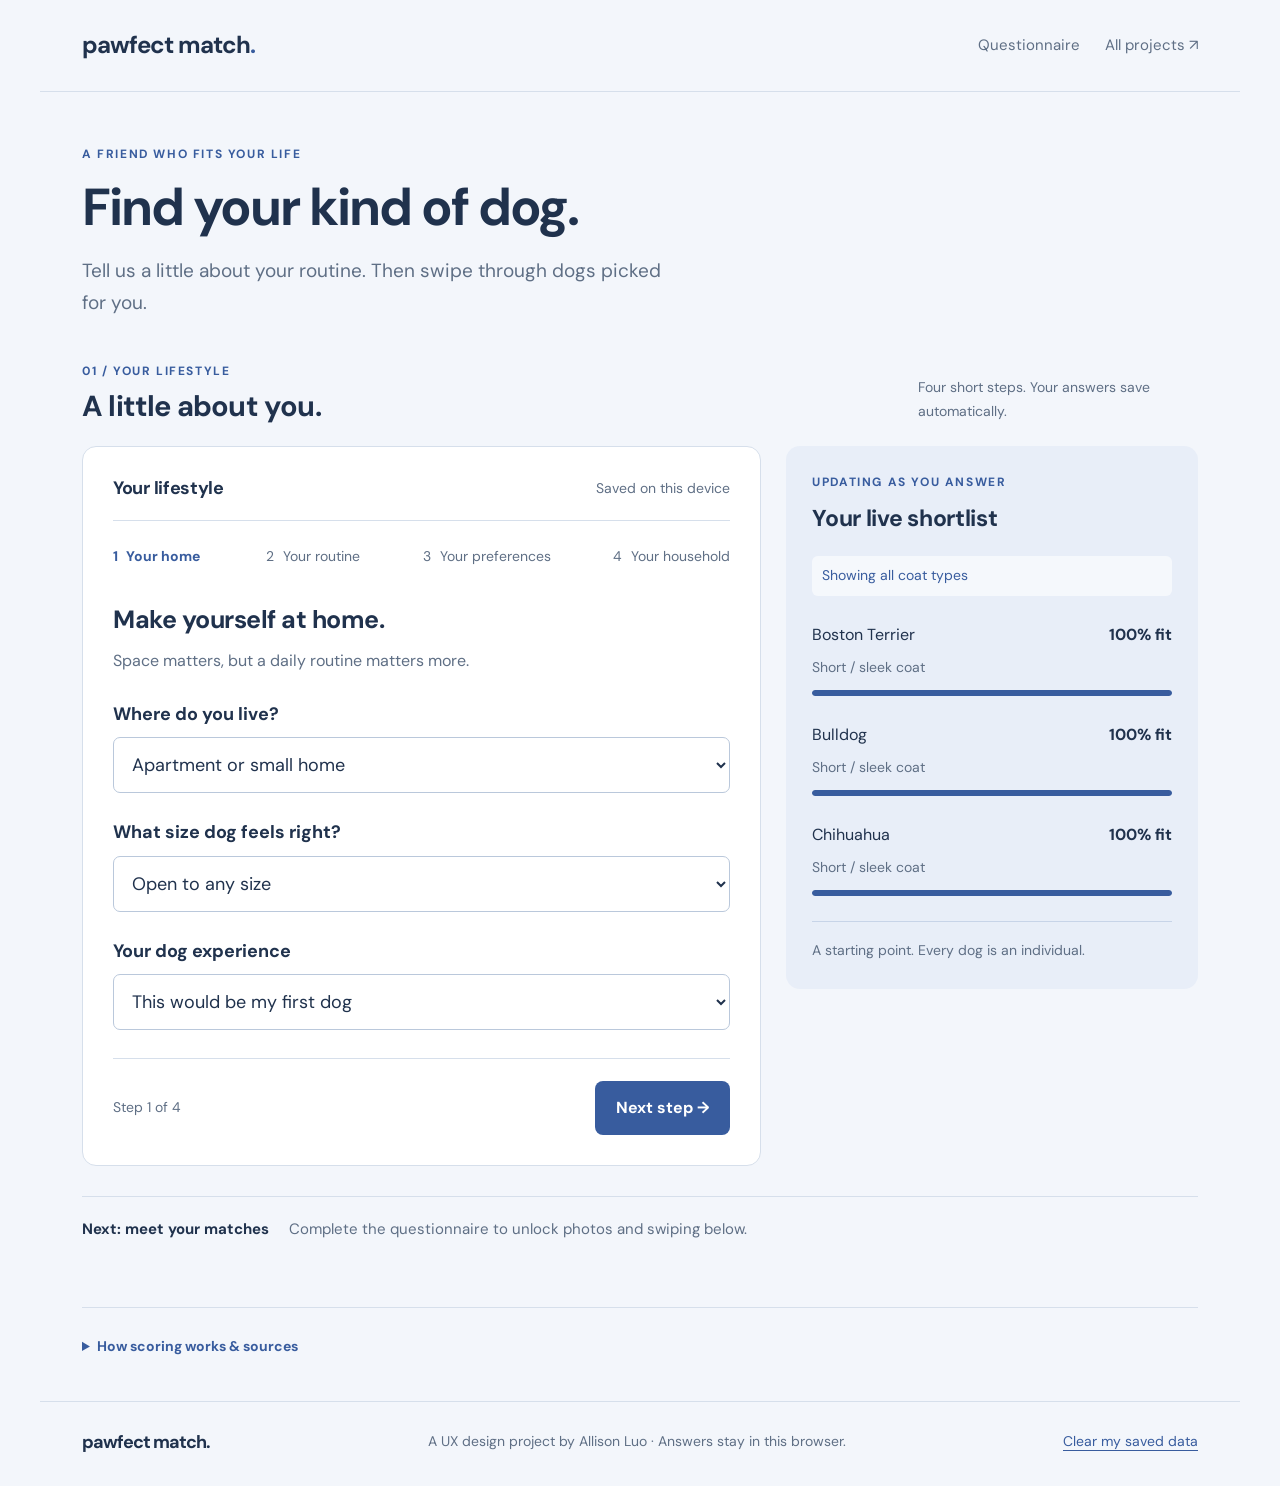
==== commit 3406ec86: "Enlarge interface text and clarify matching priority question" ====
--- a/public/dog-match/index.html
+++ b/public/dog-match/index.html
@@ -3,7 +3,7 @@
 <head>
 <meta charset="utf-8"><meta name="viewport" content="width=device-width, initial-scale=1">
 <meta name="description" content="Find a dog that fits your everyday life. A saved lifestyle quiz, transparent match scores, and side-by-side breed comparisons.">
-<title>Pawfect Match · Find your kind of dog</title><link rel="stylesheet" href="style.css?v=8"><script type="module" src="app.js?v=8"></script>
+<title>Pawfect Match · Find your kind of dog</title><link rel="stylesheet" href="style.css?v=9"><script type="module" src="app.js?v=8"></script>
 </head>
 <body>
 <a class="skip" href="#quiz">Skip to match quiz</a>
@@ -16,7 +16,7 @@
 <form id="match-form">
 <fieldset data-step="0"><legend>Make yourself at home.</legend><p class="field-intro">Space matters, but a daily routine matters more.</p><label for="home">Where do you live?</label><select id="home" name="home"><option value="apartment">Apartment or small home</option><option value="house">House with more room</option></select><label for="size">What size dog feels right?</label><select id="size" name="size"><option value="any">Open to any size</option><option value="small">Small</option><option value="medium">Medium</option><option value="large">Large</option></select><label for="experience">Your dog experience</label><select id="experience" name="experience"><option value="new">This would be my first dog</option><option value="experienced">I’ve cared for dogs before</option></select></fieldset>
 <fieldset data-step="1" hidden><legend>A day in your life.</legend><p class="field-intro">Think about a typical weekday, rain or shine.</p><label for="exercise">Daily time for walks &amp; active play <output id="exercise-value" for="exercise">60 minutes</output></label><input id="exercise" name="exercise" type="range" min="15" max="150" step="15" value="60"><div class="range-labels"><span>15 min · easy pace</span><span>150 min · adventure mode</span></div><label for="alone">Hours away from home per day <output id="alone-value" for="alone">4 hours</output></label><input id="alone" name="alone" type="range" min="0" max="10" step="1" value="4"><div id="care-branch" hidden><label for="support">Who can help while you’re away?</label><select id="support" name="support"><option value="none">I don’t have a care plan yet</option><option value="yes">A walker, daycare, or trusted person</option></select><p class="hint">Long days away need an individual care plan. This affects your results.</p></div><label for="training">Time for training &amp; enrichment</label><select id="training" name="training"><option value="1">A little each day</option><option value="2" selected>Regular daily sessions</option><option value="3">Lots — I’d love a working partner</option></select></fieldset>
-<fieldset data-step="2" hidden><legend>The little things matter.</legend><p class="field-intro">Let’s talk fur, brushes, and what matters most.</p><label for="grooming">Grooming commitment</label><select id="grooming" name="grooming"><option value="1">Keep it simple</option><option value="2">Regular brushing is fine</option><option value="3">Happy to brush and book professional trims</option></select><label for="shedding">How do you feel about shedding?</label><select id="shedding" name="shedding"><option value="any">A little fur is part of the deal</option><option value="low">Prefer a lower-shedding coat</option></select><p class="hint">Lower shedding doesn’t mean allergy-free. <a href="https://www.akc.org/dog-breeds/hypoallergenic-dogs/">No dog is 100% hypoallergenic.</a></p><label for="fluff">What coat types should we show you?</label><select id="fluff" name="fluff"><option value="any">All coat types</option><option value="fluffy">Fluffy coats only</option><option value="sleek">Shorter coats only</option></select><label for="priority">Give extra weight to…</label><select id="priority" name="priority"><option value="balanced">A balanced fit</option><option value="activity">Activity &amp; enrichment</option><option value="coat">Coat care</option><option value="size">Size preference</option></select></fieldset>
+<fieldset data-step="2" hidden><legend>The little things matter.</legend><p class="field-intro">Let’s talk fur, brushes, and what matters most.</p><label for="grooming">Grooming commitment</label><select id="grooming" name="grooming"><option value="1">Keep it simple</option><option value="2">Regular brushing is fine</option><option value="3">Happy to brush and book professional trims</option></select><label for="shedding">How do you feel about shedding?</label><select id="shedding" name="shedding"><option value="any">A little fur is part of the deal</option><option value="low">Prefer a lower-shedding coat</option></select><p class="hint">Lower shedding doesn’t mean allergy-free. <a href="https://www.akc.org/dog-breeds/hypoallergenic-dogs/">No dog is 100% hypoallergenic.</a></p><label for="fluff">What coat types should we show you?</label><select id="fluff" name="fluff"><option value="any">All coat types</option><option value="fluffy">Fluffy coats only</option><option value="sleek">Shorter coats only</option></select><label for="priority">What matters most to you?</label><select id="priority" name="priority"><option value="balanced">A balanced fit</option><option value="activity">Activity &amp; enrichment</option><option value="coat">Coat care</option><option value="size">Size preference</option></select></fieldset>
 <fieldset data-step="3" hidden><legend>Who’s sharing your home?</legend><p class="field-intro">A few details to make the suggestions more personal.</p>
 <label for="children">Are there children in your household?</label><select id="children" name="children"><option value="none">No children / no preference</option><option value="older">Older children</option><option value="young">Young children</option></select>
 <label for="pets">Other pets at home?</label><select id="pets" name="pets"><option value="none">No other pets</option><option value="dogs">Other dogs</option><option value="cats">Cats</option><option value="small">Small animals, such as rabbits</option></select>
--- a/public/dog-match/style.css
+++ b/public/dog-match/style.css
@@ -16,3 +16,5 @@
 .chart-row{grid-template-columns:270px minmax(0,1fr) 65px;gap:22px;margin:26px 0}.chart-dog{display:block}.chart-photo{width:100%;height:185px;overflow:hidden;border-radius:10px;background:var(--line)}.chart-photo img{width:100%;height:100%;object-fit:cover;border-radius:0;display:block}.chart-dog strong{display:block;font-size:15px;margin-top:10px}.chart-photo.photo-whippet img{transform:none;object-position:60% 40%}.chart-photo.photo-greyhound img{transform:none;object-position:60% 40%}.chart-photo.photo-havanese img{transform:scale(1.45);transform-origin:63% 63%}.chart-photo.photo-labrador img{object-position:50% 25%}.chart-photo.photo-collie img{transform:scale(1.2);transform-origin:65% 30%}.chart-photo.photo-poodle img{transform:scale(1.15);transform-origin:55% 38%}@media(max-width:850px){.chart-row{grid-template-columns:220px minmax(0,1fr) 55px}.chart-photo{height:170px}}@media(max-width:620px){.chart-row{grid-template-columns:minmax(0,1fr) 48px;gap:14px;margin:26px 0 32px}.chart-dog{grid-column:1/-1}.chart-photo{height:auto;aspect-ratio:4/3}.chart-photo img{height:100%;aspect-ratio:4/3;width:100%}.chart-dog strong{font-size:16px;margin-top:12px}}
 .chart-photo.photo-samoyed img{transform:scale(1.35);transform-origin:25% 35%}.chart-photo.photo-aussiedoodle img{object-position:45% 45%}.chart-photo.photo-golden img{object-position:58% 35%}.chart-photo.photo-goldendoodle img{object-position:60% 30%}.chart-photo.photo-terrier img{object-position:35% 35%}
 .filter-note{font-size:11px;color:var(--blue);background:#fff9;border-radius:6px;padding:8px 10px;margin:0 0 15px}.coat-caption{display:block;font-size:10px;color:var(--muted);margin:-4px 0 7px}input[type=search]{font:inherit;font-size:14px;background:#fff;color:var(--ink);border:1px solid #bac8db;border-radius:7px;width:100%;padding:12px}.steps{flex-wrap:wrap;row-gap:12px}.steps li{min-width:90px}.preview-card{position:sticky;top:25px}@media(max-width:620px){.steps li{min-width:42%;font-size:11px}.preview-card{position:static}}
+/* Readability: larger questions, controls, supporting text, and results. */
+body{font-size:18px;line-height:1.7}nav{font-size:15px}.intro{font-size:19px}.eyebrow{font-size:12px}.section-heading>p,.quiz-top span{font-size:14px}.quiz-top h3{font-size:18px}.steps li,.steps span{font-size:14px}legend{font-size:25px}.field-intro{font-size:16px}label{font-size:18px;margin-top:24px}select,input[type=search]{font-size:18px;padding:14px;min-height:52px}output{float:none;display:block;font-size:18px;margin-top:5px}.range-labels{font-size:14px;gap:18px;flex-wrap:wrap}.hint,.filter-note,.coat-caption{font-size:14px}.button,.form-footer .button{font-size:16px;min-height:48px}.form-footer>span,.text-button{font-size:14px}.live-label{font-size:16px;gap:14px;align-items:start}.live-label span{min-width:0;overflow-wrap:break-word}.live-label strong{white-space:nowrap}.live-row{margin:25px 0}.coat-caption{margin:0 0 10px}.preview-card h3{font-size:23px}.check-label{font-size:16px}.breed-card p,.breed-card ul,.breed-card a,.breed-card .check-label{font-size:16px}.breed-card .tags,.breed-card .score{font-size:14px}.swipe-overlay p{font-size:15px}.swipe-fit,.swipe-count{font-size:13px}.swipe-instruction{font-size:13px}.swipe-actions span{font-size:17px}.learning-status{font-size:16px}.chart-row,.chart-row>span{font-size:16px}.chart-dog strong{font-size:18px}.chart-row{grid-template-columns:270px minmax(0,1fr) 80px}.deck-finished p,.deck-finished a{font-size:15px}details,footer p{font-size:14px}.locked-note{font-size:15px}.toast{font-size:15px}@media(max-width:1000px) and (min-width:621px){.workspace{grid-template-columns:minmax(0,1.45fr) minmax(0,1fr)}.live-label{flex-wrap:wrap;gap:3px 12px}}@media(max-width:620px){body{font-size:17px}.intro{font-size:17px}.section-heading>p{font-size:14px}label{font-size:17px}select,input[type=search]{font-size:17px}.steps li,.steps span{font-size:13px}.form-footer{flex-wrap:wrap}.form-footer .button{font-size:15px}.preview-card h3{font-size:21px}.live-label{font-size:16px}.swipe-overlay h3{font-size:27px}.swipe-overlay p{font-size:14px}.swipe-actions button{min-height:52px}.toolbar{flex-wrap:wrap}.chart-row{grid-template-columns:minmax(0,1fr) 70px}.chart-row>span{font-size:16px}.deck-finished{overflow:auto;justify-content:start}.deck-finished p{font-size:14px}.discovery-tools{flex-wrap:wrap;gap:12px}nav{font-size:14px;flex-wrap:wrap}.range-labels{font-size:13px}}
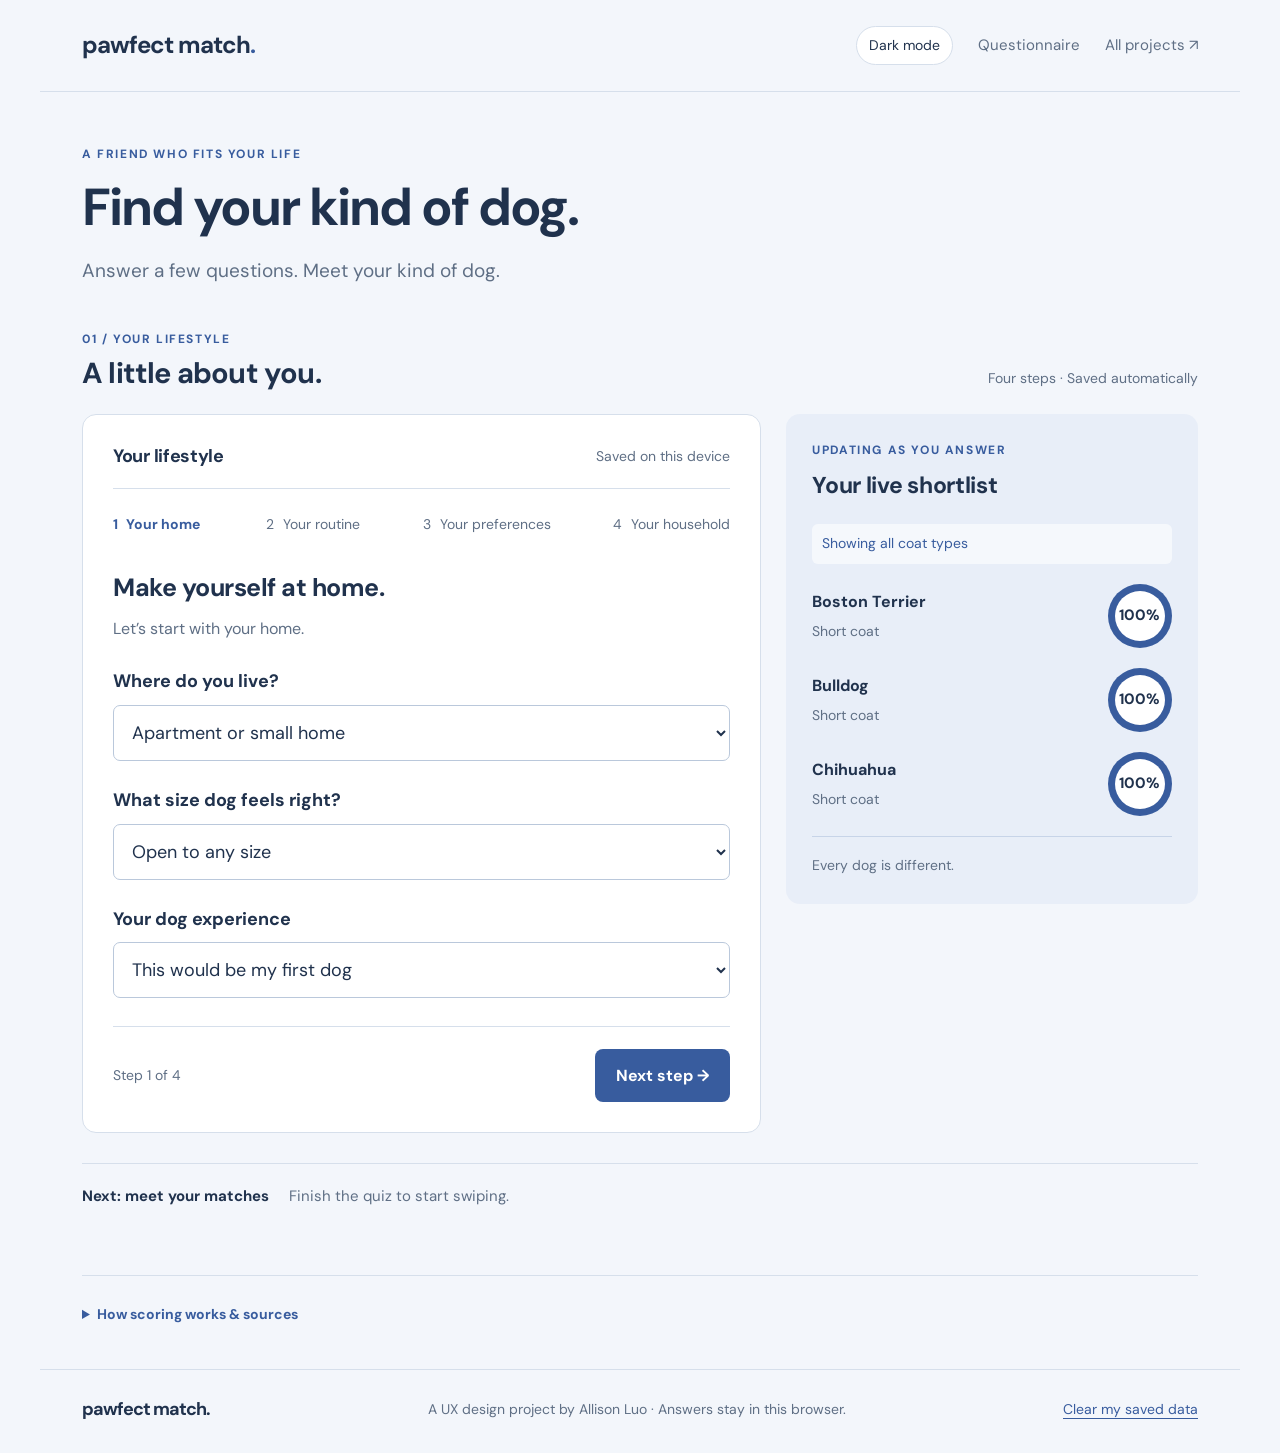
==== commit e490299b: "Add match charts and theme toggle; simplify dog profiles" ====
--- a/public/dog-match/index.html
+++ b/public/dog-match/index.html
@@ -3,37 +3,37 @@
 <head>
 <meta charset="utf-8"><meta name="viewport" content="width=device-width, initial-scale=1">
 <meta name="description" content="Find a dog that fits your everyday life. A saved lifestyle quiz, transparent match scores, and side-by-side breed comparisons.">
-<title>Pawfect Match · Find your kind of dog</title><link rel="stylesheet" href="style.css?v=9"><script type="module" src="app.js?v=8"></script>
+<script>try{document.documentElement.dataset.theme=localStorage.getItem('uxdesign-pawfect-theme')||(matchMedia('(prefers-color-scheme: dark)').matches?'dark':'light')}catch{document.documentElement.dataset.theme='light'}</script><title>Pawfect Match · Find your kind of dog</title><link rel="stylesheet" href="style.css?v=12"><script type="module" src="app.js?v=12"></script>
 </head>
 <body>
 <a class="skip" href="#quiz">Skip to match quiz</a>
-<header class="site-header"><a class="brand" href="./">pawfect match<span class="brand-dot">.</span></a><nav aria-label="Main"><a href="#quiz">Questionnaire</a><a href="#discover" id="discover-nav" hidden>Discover dogs</a><a href="../index.html">All projects ↗</a></nav></header>
+<header class="site-header"><a class="brand" href="./">pawfect match<span class="brand-dot">.</span></a><nav aria-label="Main"><button class="theme-toggle" id="theme-toggle" type="button" aria-pressed="false">Dark mode</button><a href="#quiz">Questionnaire</a><a href="#discover" id="discover-nav" hidden>Discover dogs</a><a href="#matches" id="matches-nav" hidden>My matches</a><a href="../index.html">All projects ↗</a></nav></header>
 <main>
-<section class="hero" aria-labelledby="hero-title"><p class="eyebrow">A FRIEND WHO FITS YOUR LIFE</p><h1 id="hero-title">Find your kind of dog.</h1><p class="intro">Tell us a little about your routine. Then swipe through dogs picked for you.</p></section>
+<section class="hero" aria-labelledby="hero-title"><p class="eyebrow">A FRIEND WHO FITS YOUR LIFE</p><h1 id="hero-title">Find your kind of dog.</h1><p class="intro">Answer a few questions. Meet your kind of dog.</p></section>
 
-<div class="section-heading" id="quiz"><div><p class="eyebrow">01 / YOUR LIFESTYLE</p><h2>A little about you.</h2></div><p>Four short steps. Your answers save automatically.</p></div>
+<div class="section-heading" id="quiz"><div><p class="eyebrow">01 / YOUR LIFESTYLE</p><h2>A little about you.</h2></div><p>Four steps · Saved automatically</p></div>
 <div class="workspace"><section class="quiz-card" aria-labelledby="quiz-title"><div class="quiz-top"><h3 id="quiz-title">Your lifestyle</h3><span id="save-status" role="status">Saved on this device</span></div><ol class="steps" aria-label="Quiz progress"><li class="active" aria-current="step">1 <span>Your home</span></li><li>2 <span>Your routine</span></li><li>3 <span>Your preferences</span></li><li>4 <span>Your household</span></li></ol>
 <form id="match-form">
-<fieldset data-step="0"><legend>Make yourself at home.</legend><p class="field-intro">Space matters, but a daily routine matters more.</p><label for="home">Where do you live?</label><select id="home" name="home"><option value="apartment">Apartment or small home</option><option value="house">House with more room</option></select><label for="size">What size dog feels right?</label><select id="size" name="size"><option value="any">Open to any size</option><option value="small">Small</option><option value="medium">Medium</option><option value="large">Large</option></select><label for="experience">Your dog experience</label><select id="experience" name="experience"><option value="new">This would be my first dog</option><option value="experienced">I’ve cared for dogs before</option></select></fieldset>
-<fieldset data-step="1" hidden><legend>A day in your life.</legend><p class="field-intro">Think about a typical weekday, rain or shine.</p><label for="exercise">Daily time for walks &amp; active play <output id="exercise-value" for="exercise">60 minutes</output></label><input id="exercise" name="exercise" type="range" min="15" max="150" step="15" value="60"><div class="range-labels"><span>15 min · easy pace</span><span>150 min · adventure mode</span></div><label for="alone">Hours away from home per day <output id="alone-value" for="alone">4 hours</output></label><input id="alone" name="alone" type="range" min="0" max="10" step="1" value="4"><div id="care-branch" hidden><label for="support">Who can help while you’re away?</label><select id="support" name="support"><option value="none">I don’t have a care plan yet</option><option value="yes">A walker, daycare, or trusted person</option></select><p class="hint">Long days away need an individual care plan. This affects your results.</p></div><label for="training">Time for training &amp; enrichment</label><select id="training" name="training"><option value="1">A little each day</option><option value="2" selected>Regular daily sessions</option><option value="3">Lots — I’d love a working partner</option></select></fieldset>
-<fieldset data-step="2" hidden><legend>The little things matter.</legend><p class="field-intro">Let’s talk fur, brushes, and what matters most.</p><label for="grooming">Grooming commitment</label><select id="grooming" name="grooming"><option value="1">Keep it simple</option><option value="2">Regular brushing is fine</option><option value="3">Happy to brush and book professional trims</option></select><label for="shedding">How do you feel about shedding?</label><select id="shedding" name="shedding"><option value="any">A little fur is part of the deal</option><option value="low">Prefer a lower-shedding coat</option></select><p class="hint">Lower shedding doesn’t mean allergy-free. <a href="https://www.akc.org/dog-breeds/hypoallergenic-dogs/">No dog is 100% hypoallergenic.</a></p><label for="fluff">What coat types should we show you?</label><select id="fluff" name="fluff"><option value="any">All coat types</option><option value="fluffy">Fluffy coats only</option><option value="sleek">Shorter coats only</option></select><label for="priority">What matters most to you?</label><select id="priority" name="priority"><option value="balanced">A balanced fit</option><option value="activity">Activity &amp; enrichment</option><option value="coat">Coat care</option><option value="size">Size preference</option></select></fieldset>
-<fieldset data-step="3" hidden><legend>Who’s sharing your home?</legend><p class="field-intro">A few details to make the suggestions more personal.</p>
+<fieldset data-step="0"><legend>Make yourself at home.</legend><p class="field-intro">Let’s start with your home.</p><label for="home">Where do you live?</label><select id="home" name="home"><option value="apartment">Apartment or small home</option><option value="house">House with more room</option></select><label for="size">What size dog feels right?</label><select id="size" name="size"><option value="any">Open to any size</option><option value="small">Small</option><option value="medium">Medium</option><option value="large">Large</option></select><label for="experience">Your dog experience</label><select id="experience" name="experience"><option value="new">This would be my first dog</option><option value="experienced">I’ve cared for dogs before</option></select></fieldset>
+<fieldset data-step="1" hidden><legend>A day in your life.</legend><p class="field-intro">Think of a typical weekday.</p><label for="exercise">Daily walks &amp; play <output id="exercise-value" for="exercise">60 minutes</output></label><input id="exercise" name="exercise" type="range" min="15" max="150" step="15" value="60"><div class="range-labels"><span>15 min · easy pace</span><span>150 min · adventure mode</span></div><label for="alone">Hours away each day <output id="alone-value" for="alone">4 hours</output></label><input id="alone" name="alone" type="range" min="0" max="10" step="1" value="4"><div id="care-branch" hidden><label for="support">Who can help while you’re away?</label><select id="support" name="support"><option value="none">I don’t have a care plan yet</option><option value="yes">A walker, daycare, or trusted person</option></select><p class="hint">Long days away need an individual care plan. This affects your results.</p></div><label for="training">Time for training &amp; enrichment</label><select id="training" name="training"><option value="1">A little each day</option><option value="2" selected>Regular daily sessions</option><option value="3">Lots — I’d love a working partner</option></select></fieldset>
+<fieldset data-step="2" hidden><legend>The little things matter.</legend><p class="field-intro">Coat care and your priorities.</p><label for="grooming">Grooming commitment</label><select id="grooming" name="grooming"><option value="1">Keep it simple</option><option value="2">Regular brushing is fine</option><option value="3">Brushing + professional grooming</option></select><label for="shedding">How do you feel about shedding?</label><select id="shedding" name="shedding"><option value="any">A little fur is part of the deal</option><option value="low">Prefer a lower-shedding coat</option></select><p class="hint">Lower shedding doesn’t mean allergy-free. <a href="https://www.akc.org/dog-breeds/hypoallergenic-dogs/">No dog is 100% hypoallergenic.</a></p><label for="fluff">What coat types should we show you?</label><select id="fluff" name="fluff"><option value="any">All coat types</option><option value="fluffy">Fluffy coats only</option><option value="sleek">Shorter coats only</option></select><label for="priority">What matters most to you?</label><select id="priority" name="priority"><option value="balanced">A balanced fit</option><option value="activity">Activity &amp; enrichment</option><option value="coat">Coat care</option><option value="size">Size preference</option></select></fieldset>
+<fieldset data-step="3" hidden><legend>Who’s sharing your home?</legend><p class="field-intro">Who will your dog spend time with?</p>
 <label for="children">Are there children in your household?</label><select id="children" name="children"><option value="none">No children / no preference</option><option value="older">Older children</option><option value="young">Young children</option></select>
 <label for="pets">Other pets at home?</label><select id="pets" name="pets"><option value="none">No other pets</option><option value="dogs">Other dogs</option><option value="cats">Cats</option><option value="small">Small animals, such as rabbits</option></select>
-<p class="hint">Breed tendencies cannot guarantee safety with children or pets. Ask about the individual dog and plan supervised introductions.</p>
+<p class="hint">Ask about each dog’s compatibility. Supervise introductions.</p>
 <label for="barking">How much barking works for you?</label><select id="barking" name="barking"><option value="any">I’m flexible</option><option value="quiet">I prefer a quieter dog</option></select>
 <label for="social">How often will your dog meet visitors?</label><select id="social" name="social"><option value="any">No strong preference</option><option value="visitors">Often — I prefer an outgoing dog</option></select>
 <label for="drool">How do you feel about drool?</label><select id="drool" name="drool"><option value="any">It’s part of the deal</option><option value="low">I’d prefer less drool</option></select>
 </fieldset>
 <div class="form-footer"><button type="button" class="text-button" id="back" hidden>← Back</button><span id="step-label">Step 1 of 4</span><button type="button" class="button" id="next">Next step →</button><button type="submit" class="button" id="finish" hidden>Meet my matches →</button></div></form><noscript><p>This interactive quiz needs JavaScript. Enable it to calculate and save your matches.</p></noscript></section>
-<aside class="preview-card" aria-labelledby="preview-title"><p class="eyebrow">UPDATING AS YOU ANSWER</p><h3 id="preview-title">Your live shortlist</h3><p id="preview-filter" class="filter-note">Showing all coat types</p><div id="live-preview" aria-live="polite"></div><p class="hint">A starting point. Every dog is an individual.</p></aside></div>
-<div id="discover-locked" class="locked-note"><strong>Next: meet your matches</strong><span>Complete the questionnaire to unlock photos and swiping below.</span></div>
+<aside class="preview-card" aria-labelledby="preview-title"><p class="eyebrow">UPDATING AS YOU ANSWER</p><h3 id="preview-title">Your live shortlist</h3><p id="preview-filter" class="filter-note">Showing all coat types</p><div id="live-preview" aria-live="polite"></div><p class="hint">Every dog is different.</p></aside></div>
+<div id="discover-locked" class="locked-note"><strong>Next: meet your matches</strong><span>Finish the quiz to start swiping.</span></div>
 <section hidden id="discover" class="discovery-section" aria-labelledby="discovery-title">
 <div class="section-heading"><div><p class="eyebrow">02 / DISCOVER</p><h2 id="discovery-title">Meet your kind of dog.</h2></div><p>Like or pass. Each choice helps shape the next pick.</p></div>
-<div class="discovery-layout"><div class="swipe-stage"><div id="swipe-card" class="swipe-card" tabindex="0" aria-label="Dog discovery card. Use left arrow to pass or right arrow to like."></div><div class="swipe-actions"><button id="pass-dog" class="pass-button" type="button">✕ <span>Pass</span></button><button id="like-dog" class="like-button" type="button">♡ <span>Like</span></button></div><p class="swipe-instruction">Drag or swipe the photo · Or use the buttons / ← → keys</p></div>
-<aside class="discovery-aside"><h3>Fine-tune your picks</h3><label for="discover-fluff">Coat preference</label><select id="discover-fluff"><option value="any">All coat types</option><option value="fluffy">Fluffy coats only</option><option value="sleek">Shorter coats only</option></select><p id="learning-status" class="learning-status" role="status"></p><div class="discovery-tools"><button type="button" id="undo-swipe" class="text-button">↶ Undo last choice</button><button type="button" id="restart-swipes" class="text-button">Start swiping again</button></div><p class="hint">Breed and mix examples, not dogs available for adoption. Coat length varies with grooming. Likes also save dogs to your shortlist below.</p><a href="#quiz" class="text-button">Edit your lifestyle answers ↑</a></aside></div>
+<div class="discovery-layout"><div class="swipe-stage"><div id="swipe-card" class="swipe-card" tabindex="0" aria-label="Dog discovery card. Use left arrow to pass or right arrow to like."></div><div class="swipe-actions"><button id="pass-dog" class="pass-button" type="button">✕ <span>Pass</span></button><button id="like-dog" class="like-button" type="button">♡ <span>Like</span></button></div><a class="matches-shortcut" id="matches-shortcut" href="#matches">View my matches ↓</a><p class="swipe-instruction">Swipe, use the buttons, or press ← →</p></div>
+<aside class="discovery-aside"><h3>Fine-tune your picks</h3><label for="discover-fluff">Coat preference</label><select id="discover-fluff"><option value="any">All coat types</option><option value="fluffy">Fluffy coats only</option><option value="sleek">Shorter coats only</option></select><p id="learning-status" class="learning-status" role="status"></p><div class="discovery-tools"><button type="button" id="undo-swipe" class="text-button">↶ Undo last choice</button><button type="button" id="restart-swipes" class="text-button">Start swiping again</button></div><p class="hint">Like a dog to save them below. Example profiles, not adoption listings.</p><a href="#quiz" class="text-button">Edit your lifestyle answers ↑</a></aside></div>
 </section>
-<section hidden id="matches" class="results-section" aria-labelledby="results-title"><div class="section-heading"><div><p class="eyebrow">03 / YOUR MATCHES</p><h2 id="results-title">Your shortlist &amp; comparisons.</h2></div><p id="results-subtitle">Finish the quiz to reveal your personalized matches.</p></div><div id="results-placeholder" class="empty"><span aria-hidden="true">♡</span><h3>A good connection starts with you.</h3><p>Tell us about your life in the three steps above.</p><a href="#quiz">Start your quiz ↑</a></div><div id="results-content" hidden><div class="toolbar"><label class="check-label"><input id="only-saved" type="checkbox"> Show saved dogs only</label><button id="edit" class="text-button">Edit my answers ↑</button></div><label for="breed-search">Search dog types</label><input id="breed-search" type="search" placeholder="Try Samoyed, Golden Retriever, or terrier"><p id="catalog-count" class="hint" role="status"></p><p id="care-message" class="notice" hidden></p><p class="hint">Scores show fit within this small educational dataset, not a probability of success. Save favorites with ♡ or choose up to 3 dogs to compare.</p><details class="all-matches"><summary id="browse-label">Browse all 51 dog types</summary><div id="breed-cards" class="breed-grid"></div></details></div></section>
+<section hidden id="matches" class="results-section" aria-labelledby="results-title"><div class="section-heading"><div><p class="eyebrow">03 / YOUR MATCHES</p><h2 id="results-title">Your matches.</h2></div><p id="results-subtitle">Finish the quiz to reveal your personalized matches.</p></div><div id="results-placeholder" class="empty"><span aria-hidden="true">♡</span><h3>A good connection starts with you.</h3><p>Tell us about your life in the three steps above.</p><a href="#quiz">Start your quiz ↑</a></div><div id="results-content" hidden><p id="care-message" class="notice" hidden></p><h3 id="match-list-title">Your liked dogs</h3><p id="match-list-note" class="hint"></p><p class="sample-notice">Sample profiles, except Winnie’s owner-confirmed name and gender.</p><div id="match-profiles" class="match-profile-grid"></div><div class="toolbar"><label class="check-label"><input id="only-saved" type="checkbox"> Only saved types in catalog</label><button id="edit" class="text-button">Edit my answers ↑</button></div><label for="breed-search">Search dog types</label><input id="breed-search" type="search" placeholder="Try Samoyed, Golden Retriever, or terrier"><p id="catalog-count" class="hint" role="status"></p><p class="hint">Compare up to 3 dogs. Charts show profile fit, not adoption suitability.</p><details class="all-matches"><summary id="browse-label">Browse all 51 dog types</summary><div id="breed-cards" class="breed-grid"></div></details></div></section>
 <section id="comparison" class="compare-section" hidden aria-labelledby="compare-title"><div class="section-heading"><div><p class="eyebrow">SIDE BY SIDE</p><h2 id="compare-title">A closer look.</h2></div><label for="metric">Compare by <select id="metric"><option value="score">Overall profile fit</option><option value="fluff">Coat fullness (0–3)</option><option value="exercise">Daily activity target (minutes)</option><option value="grooming">Grooming commitment (1–3)</option><option value="training">Enrichment commitment (1–3)</option></select></label></div><div id="chart" class="chart"></div><p class="hint">Activity targets and commitment levels are simplified project estimates for adult dogs, not prescribed care requirements.</p></section>
 <section class="how"><details><summary>How scoring works &amp; sources</summary><p>Scores combine activity, enrichment, space, size, grooming, shedding, and experience with your selected coat and household preferences. Default weights are activity 25, enrichment 15, space 10, size 15, grooming 15, shedding 10, and experience 10. A coat preference adds weight 30; children and pets add 15 each when selected; quieter dogs, visitor sociability, and less drool add 10 each when selected. Your priority doubles its relevant base weights, then the score is normalized. Household and coat traits are authored teaching estimates, not safety guarantees or official breed ratings. Long days away without support cap scores at 55. Fluffy-only and shorter-coat-only choices filter the live shortlist and swipe deck; the full catalog remains available with mismatches labeled. Coat fullness 0 means sleek, 1 short/wiry, 2 full/feathered, and 3 very full/curly. Grooming can change appearance.</p><p>Numerical profiles are authored teaching estimates, not AKC ratings. General breed descriptions are informed by the American Kennel Club: <a href="https://www.akc.org/dog-breeds/havanese/">Havanese</a>, <a href="https://www.akc.org/dog-breeds/whippet/">Whippet</a>, <a href="https://www.akc.org/dog-breeds/Labrador-retriever/">Labrador Retriever</a>, <a href="https://www.akc.org/dog-breeds/poodle-standard/">Standard Poodle</a>, <a href="https://www.akc.org/dog-breeds/border-collie/">Border Collie</a>, and <a href="https://www.akc.org/dog-breeds/greyhound/">Greyhound</a>. Additional profiles: <a href="https://www.akc.org/dog-breeds/samoyed/">Samoyed</a>, <a href="https://www.petmd.com/dog/breeds/aussiedoodle">Aussiedoodle</a>, <a href="https://www.akc.org/dog-breeds/golden-retriever/">Golden Retriever</a>, <a href="https://www.petmd.com/dog/breeds/goldendoodle">Goldendoodle</a>, <a href="https://vcahospitals.com/know-your-pet/jack-russell-terrier">Jack Russell Terrier</a>, <a href="https://www.akc.org/dog-breeds/beagle/">Beagle</a>, <a href="https://www.akc.org/dog-breeds/boxer/">Boxer</a>, <a href="https://www.akc.org/dog-breeds/dachshund/">Dachshund</a>, <a href="https://www.akc.org/dog-breeds/chihuahua/">Chihuahua</a>, <a href="https://www.akc.org/dog-breeds/shih-tzu/">Shih Tzu</a>, <a href="https://www.akc.org/dog-breeds/maltese/">Maltese</a>, <a href="https://www.akc.org/dog-breeds/bichon-frise/">Bichon Frise</a>, <a href="https://www.akc.org/dog-breeds/pomeranian/">Pomeranian</a>, <a href="https://www.akc.org/dog-breeds/yorkshire-terrier/">Yorkshire Terrier</a>, <a href="https://www.akc.org/dog-breeds/miniature-schnauzer/">Miniature Schnauzer</a>, <a href="https://www.akc.org/dog-breeds/pembroke-welsh-corgi/">Pembroke Welsh Corgi</a>, <a href="https://www.akc.org/dog-breeds/shiba-inu/">Shiba Inu</a>, <a href="https://www.akc.org/dog-breeds/siberian-husky/">Siberian Husky</a>, <a href="https://www.akc.org/dog-breeds/alaskan-malamute/">Alaskan Malamute</a>, <a href="https://www.akc.org/dog-breeds/german-shepherd-dog/">German Shepherd</a>, <a href="https://www.akc.org/dog-breeds/australian-shepherd/">Australian Shepherd</a>, <a href="https://www.akc.org/dog-breeds/bernese-mountain-dog/">Bernese Mountain Dog</a>, <a href="https://www.akc.org/dog-breeds/newfoundland/">Newfoundland</a>, <a href="https://www.akc.org/dog-breeds/great-pyrenees/">Great Pyrenees</a>, <a href="https://www.akc.org/dog-breeds/saint-bernard/">Saint Bernard</a>, <a href="https://www.akc.org/dog-breeds/great-dane/">Great Dane</a>, <a href="https://www.akc.org/dog-breeds/doberman-pinscher/">Doberman Pinscher</a>, <a href="https://www.akc.org/dog-breeds/rottweiler/">Rottweiler</a>, <a href="https://www.akc.org/dog-breeds/dalmatian/">Dalmatian</a>, <a href="https://www.akc.org/dog-breeds/vizsla/">Vizsla</a>, <a href="https://www.akc.org/dog-breeds/weimaraner/">Weimaraner</a>, <a href="https://www.akc.org/dog-breeds/english-cocker-spaniel/">English Cocker Spaniel</a>, <a href="https://www.akc.org/dog-breeds/english-springer-spaniel/">English Springer Spaniel</a>, <a href="https://www.akc.org/dog-breeds/cavalier-king-charles-spaniel/">Cavalier King Charles Spaniel</a>, <a href="https://www.akc.org/dog-breeds/papillon/">Papillon</a>, <a href="https://www.akc.org/dog-breeds/boston-terrier/">Boston Terrier</a>, <a href="https://www.akc.org/dog-breeds/french-bulldog/">French Bulldog</a>, <a href="https://www.akc.org/dog-breeds/bulldog/">Bulldog</a>, <a href="https://www.akc.org/dog-breeds/pug/">Pug</a>, <a href="https://www.akc.org/dog-breeds/poodle-miniature/">Miniature Poodle</a>, <a href="https://www.akc.org/dog-breeds/poodle-toy/">Toy Poodle</a>, <a href="https://www.akc.org/dog-breeds/border-terrier/">Border Terrier</a>, <a href="https://www.akc.org/dog-breeds/west-highland-white-terrier/">West Highland White Terrier</a>, <a href="https://www.akc.org/dog-breeds/scottish-terrier/">Scottish Terrier</a>, <a href="https://www.akc.org/dog-breeds/shetland-sheepdog/">Shetland Sheepdog</a>. Coat and household traits are simplified teaching estimates. Terrier is represented by a Jack Russell Terrier; doodle size and coat traits vary. Reviewed October 20, 2026.</p><p>Dog photographs from Wikimedia Commons and one user-provided Aussiedoodle photo; displayed crops may differ from originals. Source pages retain original files and license details:</p><ul><li><a href="https://commons.wikimedia.org/wiki/File:A_havanese_dog_in_Finland.jpg">A havanese dog in Finland.jpg</a> — ThePointyHatGnome · <a href="http://creativecommons.org/publicdomain/zero/1.0/deed.en">CC0</a>.</li><li><a href="https://commons.wikimedia.org/wiki/File:DSC09611a_Search_and_Rescue_Dog,_Austrian_Red_Cross_Perchtoldsdorf,_2024-10.jpg">DSC09611a Search and Rescue Dog, Austrian Red Cross Perchtoldsdorf, 2024-10.jpg</a> — Aciarium · <a href="https://creativecommons.org/licenses/by/4.0">CC BY 4.0</a>.</li><li><a href="https://commons.wikimedia.org/wiki/File:Border_Collie_with_Heterochromia_2.jpg">Border Collie with Heterochromia 2.jpg</a> — 7575u · <a href="https://creativecommons.org/licenses/by-sa/4.0">CC BY-SA 4.0</a>.</li><li><a href="https://commons.wikimedia.org/wiki/File:Standard_Poodle_portrait.jpg">Standard Poodle portrait.jpg</a> — Flickr user John Leslie · <a href="https://creativecommons.org/licenses/by/2.0">CC BY 2.0</a>.</li><li><a href="https://commons.wikimedia.org/wiki/File:Whippet_profil_rybnik_-_kamien_p.jpg">Whippet profil rybnik - kamien p.jpg</a> — Pleple2000 · <a href="https://creativecommons.org/licenses/by-sa/4.0">CC BY-SA 4.0</a>.</li><li><a href="https://commons.wikimedia.org/wiki/File:A_greyhound_displays_a_martingale_collar.jpg">A greyhound displays a martingale collar.jpg</a> — Supreme Chungus · <a href="https://creativecommons.org/licenses/by-sa/4.0">CC BY-SA 4.0</a>.</li><li><a href="https://commons.wikimedia.org/wiki/File:Samoyed_dog_two_year_old_female_dllu.jpg">Samoyed dog two year old female dllu.jpg</a> — Dllu · <a href="https://creativecommons.org/licenses/by-sa/4.0">CC BY-SA 4.0</a>.</li><li><a href="https://commons.wikimedia.org/wiki/File:D%C3%BClmen,_Hausd%C3%BClmen,_Golden_Retriever_--_2022_--_5945.jpg">Dülmen, Hausdülmen, Golden Retriever -- 2022 -- 5945.jpg</a> — Dietmar Rabich · <a href="https://creativecommons.org/licenses/by-sa/4.0">CC BY-SA 4.0</a>.</li><li><a href="https://commons.wikimedia.org/wiki/File:Goldendoodle_(Chase_Bohannon).png">Goldendoodle (Chase Bohannon).png</a> — Chase Bohannon · <a href="http://creativecommons.org/publicdomain/zero/1.0/deed.en">CC0</a>.</li><li><a href="https://commons.wikimedia.org/wiki/File:Skipper_Jack_Russell_Terrier.JPG">Skipper Jack Russell Terrier.JPG</a> — DuncanMcC · Public domain.</li><li>Aussiedoodle: photo provided by the user and used at their request.</li><li><a href="https://commons.wikimedia.org/wiki/File:Beagle_600.jpg">Beagle 600.jpg</a> — See source · <a href="http://creativecommons.org/licenses/by-sa/3.0/">CC BY-SA 3.0</a>.</li><li><a href="https://commons.wikimedia.org/wiki/File:Male_fawn_Boxer_undocked.jpg">Male fawn Boxer undocked.jpg</a> — Mood210 · <a href="https://creativecommons.org/licenses/by-sa/3.0">CC BY-SA 3.0</a>.</li><li><a href="https://commons.wikimedia.org/wiki/File:%EB%8B%A5%EC%8A%A4%ED%9B%88%ED%8A%B8(%EB%8B%A8%EB%AA%A8%EC%A2%85)_(Dachshund_(Short)).jpg">닥스훈트(단모종) (Dachshund (Short)).jpg</a> — Katemil94 · <a href="https://creativecommons.org/licenses/by-sa/4.0">CC BY-SA 4.0</a>.</li><li><a href="https://commons.wikimedia.org/wiki/File:Shihtzu_(cropped).jpg">Shihtzu (cropped).jpg</a> — Canino21 · Public domain.</li><li><a href="https://commons.wikimedia.org/wiki/File:Maltese_600.jpg">Maltese 600.jpg</a> — Sannse · <a href="http://creativecommons.org/licenses/by-sa/3.0/">CC BY-SA 3.0</a>.</li><li><a href="https://commons.wikimedia.org/wiki/File:Bichon_Fris%C3%A9_-_studdogbichon.jpg">Bichon Frisé - studdogbichon.jpg</a> — Heike Andres · <a href="https://creativecommons.org/licenses/by-sa/3.0/de/deed.en">CC BY-SA 3.0 de</a>.</li><li><a href="https://commons.wikimedia.org/wiki/File:Pomeranian.JPG">Pomeranian.JPG</a> — Blackoranges · Public domain.</li><li><a href="https://commons.wikimedia.org/wiki/File:(2_version)_Grupp_3,_YORKSHIRETERRIER,_NO_UCH_SE_UCH_Oxzar_Amazing_Bel%E2%80%99s_Toffy_(24310212305).jpg">(2 version) Grupp 3, YORKSHIRETERRIER, NO UCH SE UCH Oxzar Amazing Bel’s Toffy (24310212305).jpg</a> — Svenska Mässan from Sweden · <a href="https://creativecommons.org/licenses/by-sa/4.0">CC BY-SA 4.0</a>.</li><li><a href="https://commons.wikimedia.org/wiki/File:Miniature_Schnauzer_salt_%26_pepper_(cropped).jpg">Miniature Schnauzer salt &amp; pepper (cropped).jpg</a> — Canarian · <a href="https://creativecommons.org/licenses/by-sa/3.0">CC BY-SA 3.0</a>.</li><li><a href="https://commons.wikimedia.org/wiki/File:Welsh_Pembroke_Corgi.jpg">Welsh Pembroke Corgi.jpg</a> — Dog breed facts · <a href="https://creativecommons.org/licenses/by-sa/4.0">CC BY-SA 4.0</a>.</li><li><a href="https://commons.wikimedia.org/wiki/File:Taka_Shiba.jpg">Taka Shiba.jpg</a> — Takashiba at English Wikipedia · Public domain.</li><li><a href="https://commons.wikimedia.org/wiki/File:Husky_L.jpg">Husky L.jpg</a> — xJaM (talk · contribs) · <a href="http://creativecommons.org/licenses/by-sa/3.0/">CC BY-SA 3.0</a>.</li><li><a href="https://commons.wikimedia.org/wiki/File:Alaskan_Malamute.jpg">Alaskan Malamute.jpg</a> — SCMW · <a href="https://creativecommons.org/licenses/by/3.0">CC BY 3.0</a>.</li><li><a href="https://commons.wikimedia.org/wiki/File:German_Shepherd_-_DSC_0346_(10096362833).jpg">German Shepherd - DSC 0346 (10096362833).jpg</a> — gomagoti · <a href="https://creativecommons.org/licenses/by-sa/2.5">CC BY-SA 2.5</a>.</li><li><a href="https://commons.wikimedia.org/wiki/File:Australian_Shepherd_red_bi.JPG">Australian Shepherd red bi.JPG</a> — Trickdog-Fina · <a href="https://creativecommons.org/licenses/by-sa/3.0">CC BY-SA 3.0</a>.</li><li><a href="https://commons.wikimedia.org/wiki/File:3-BerneseMountainDogInGrass.jpg">3-BerneseMountainDogInGrass.jpg</a> — FriendlyToaster · <a href="https://creativecommons.org/licenses/by/4.0">CC BY 4.0</a>.</li><li><a href="https://commons.wikimedia.org/wiki/File:Newfoundland_dog_Smoky.jpg">Newfoundland dog Smoky.jpg</a> — Flickr user DanDee Shots · <a href="https://creativecommons.org/licenses/by/2.0">CC BY 2.0</a>.</li><li><a href="https://commons.wikimedia.org/wiki/File:Great_Pyrenees_Mountain_Dog_2.png">Great Pyrenees Mountain Dog 2.png</a> — HeartSpoon · <a href="https://creativecommons.org/licenses/by-sa/4.0">CC BY-SA 4.0</a>.</li><li><a href="https://commons.wikimedia.org/wiki/File:Hummel_Vedor_vd_Robandahoeve.jpg">Hummel Vedor vd Robandahoeve.jpg</a> — Blanky · <a href="https://creativecommons.org/licenses/by-sa/3.0">CC BY-SA 3.0</a>.</li><li><a href="https://commons.wikimedia.org/wiki/File:Dog_niemiecki_%C5%BC%C3%B3%C5%82ty_LM980.jpg">Dog niemiecki żółty LM980.jpg</a> — Lilly M · <a href="https://creativecommons.org/licenses/by-sa/2.5">CC BY-SA 2.5</a>.</li><li><a href="https://commons.wikimedia.org/wiki/File:Dobermann_handling.jpg">Dobermann handling.jpg</a> — Miroslav Cacik · Copyrighted free use.</li><li><a href="https://commons.wikimedia.org/wiki/File:Rottweiler_standing_facing_left.jpg">Rottweiler standing facing left.jpg</a> — Dr. Manfred Herrmann Allgemeiner Deutscher Rottweiler-Klub (ADRK) e.V. http://www.ADRK.de · <a href="http://creativecommons.org/licenses/by-sa/3.0/">CC BY-SA 3.0</a>.</li><li><a href="https://commons.wikimedia.org/wiki/File:Sun_Dog_Dalmatian.jpg">Sun Dog Dalmatian.jpg</a> — Bradlien · <a href="https://creativecommons.org/licenses/by-sa/4.0">CC BY-SA 4.0</a>.</li><li><a href="https://commons.wikimedia.org/wiki/File:Wy%C5%BCe%C5%82_w%C4%99gierski_g%C5%82adkow%C5%82osy_500.jpg">Wyżeł węgierski gładkowłosy 500.jpg</a> — Pleple2000 · <a href="http://creativecommons.org/licenses/by-sa/3.0/">CC BY-SA 3.0</a>.</li><li><a href="https://commons.wikimedia.org/wiki/File:Weimaraner_Freika-2.jpg">Weimaraner Freika-2.jpg</a> — Rufus46 · <a href="https://creativecommons.org/licenses/by-sa/3.0">CC BY-SA 3.0</a>.</li><li><a href="https://commons.wikimedia.org/wiki/File:%22Bill%22_-_Cocker_spaniel_anglais_2.JPG">&quot;Bill&quot; - Cocker spaniel anglais 2.JPG</a> — Jean-Pol GRANDMONT · <a href="https://creativecommons.org/licenses/by/4.0">CC BY 4.0</a>.</li><li><a href="https://commons.wikimedia.org/wiki/File:Springer_Spaniel_Wide_Shot.jpg">Springer Spaniel Wide Shot.jpg</a> — Ratsniffer · <a href="http://creativecommons.org/publicdomain/zero/1.0/deed.en">CC0</a>.</li><li><a href="https://commons.wikimedia.org/wiki/File:CarterBIS.Tiki.13.6.09.jpg">CarterBIS.Tiki.13.6.09.jpg</a> — Andreweatock · <a href="https://creativecommons.org/licenses/by-sa/3.0">CC BY-SA 3.0</a>.</li><li><a href="https://commons.wikimedia.org/wiki/File:Outdoor_Continental_Toy_Spaniel_Papillon.jpeg">Outdoor Continental Toy Spaniel Papillon.jpeg</a> — Gvdmoort · <a href="https://creativecommons.org/licenses/by-sa/3.0">CC BY-SA 3.0</a>.</li><li><a href="https://commons.wikimedia.org/wiki/File:Boston-terrier-carlos-de.JPG">Boston-terrier-carlos-de.JPG</a> — Andreas Schlaugat · <a href="https://creativecommons.org/licenses/by/3.0">CC BY 3.0</a>.</li><li><a href="https://commons.wikimedia.org/wiki/File:2008-07-28_Dog_at_Frolick_Field.jpg">2008-07-28 Dog at Frolick Field.jpg</a> — Ildar Sagdejev (Specious) · <a href="https://creativecommons.org/licenses/by-sa/4.0">CC BY-SA 4.0</a>.</li><li><a href="https://commons.wikimedia.org/wiki/File:English_Bulldog_-Dog-220489-1280_(cropped).jpg">English Bulldog -Dog-220489-1280 (cropped).jpg</a> — https://pixabay.com/pt/users/kaz-19203/ · <a href="http://creativecommons.org/publicdomain/zero/1.0/deed.en">CC0</a>.</li><li><a href="https://commons.wikimedia.org/wiki/File:Mops_oct09_cropped2.jpg">Mops oct09 cropped2.jpg</a> — Mops_oct09.jpg: Dagur Brynjólfsson from Hafnarfjordur, Iceland;
 
--- a/public/dog-match/style.css
+++ b/public/dog-match/style.css
@@ -18,3 +18,11 @@
 .filter-note{font-size:11px;color:var(--blue);background:#fff9;border-radius:6px;padding:8px 10px;margin:0 0 15px}.coat-caption{display:block;font-size:10px;color:var(--muted);margin:-4px 0 7px}input[type=search]{font:inherit;font-size:14px;background:#fff;color:var(--ink);border:1px solid #bac8db;border-radius:7px;width:100%;padding:12px}.steps{flex-wrap:wrap;row-gap:12px}.steps li{min-width:90px}.preview-card{position:sticky;top:25px}@media(max-width:620px){.steps li{min-width:42%;font-size:11px}.preview-card{position:static}}
 /* Readability: larger questions, controls, supporting text, and results. */
 body{font-size:18px;line-height:1.7}nav{font-size:15px}.intro{font-size:19px}.eyebrow{font-size:12px}.section-heading>p,.quiz-top span{font-size:14px}.quiz-top h3{font-size:18px}.steps li,.steps span{font-size:14px}legend{font-size:25px}.field-intro{font-size:16px}label{font-size:18px;margin-top:24px}select,input[type=search]{font-size:18px;padding:14px;min-height:52px}output{float:none;display:block;font-size:18px;margin-top:5px}.range-labels{font-size:14px;gap:18px;flex-wrap:wrap}.hint,.filter-note,.coat-caption{font-size:14px}.button,.form-footer .button{font-size:16px;min-height:48px}.form-footer>span,.text-button{font-size:14px}.live-label{font-size:16px;gap:14px;align-items:start}.live-label span{min-width:0;overflow-wrap:break-word}.live-label strong{white-space:nowrap}.live-row{margin:25px 0}.coat-caption{margin:0 0 10px}.preview-card h3{font-size:23px}.check-label{font-size:16px}.breed-card p,.breed-card ul,.breed-card a,.breed-card .check-label{font-size:16px}.breed-card .tags,.breed-card .score{font-size:14px}.swipe-overlay p{font-size:15px}.swipe-fit,.swipe-count{font-size:13px}.swipe-instruction{font-size:13px}.swipe-actions span{font-size:17px}.learning-status{font-size:16px}.chart-row,.chart-row>span{font-size:16px}.chart-dog strong{font-size:18px}.chart-row{grid-template-columns:270px minmax(0,1fr) 80px}.deck-finished p,.deck-finished a{font-size:15px}details,footer p{font-size:14px}.locked-note{font-size:15px}.toast{font-size:15px}@media(max-width:1000px) and (min-width:621px){.workspace{grid-template-columns:minmax(0,1.45fr) minmax(0,1fr)}.live-label{flex-wrap:wrap;gap:3px 12px}}@media(max-width:620px){body{font-size:17px}.intro{font-size:17px}.section-heading>p{font-size:14px}label{font-size:17px}select,input[type=search]{font-size:17px}.steps li,.steps span{font-size:13px}.form-footer{flex-wrap:wrap}.form-footer .button{font-size:15px}.preview-card h3{font-size:21px}.live-label{font-size:16px}.swipe-overlay h3{font-size:27px}.swipe-overlay p{font-size:14px}.swipe-actions button{min-height:52px}.toolbar{flex-wrap:wrap}.chart-row{grid-template-columns:minmax(0,1fr) 70px}.chart-row>span{font-size:16px}.deck-finished{overflow:auto;justify-content:start}.deck-finished p{font-size:14px}.discovery-tools{flex-wrap:wrap;gap:12px}nav{font-size:14px;flex-wrap:wrap}.range-labels{font-size:13px}}
+/* Show the complete source image instead of cropping the dog. */
+.swipe-card{aspect-ratio:auto;background:var(--surface)}.swipe-card>img{height:clamp(300px,34vw,440px);width:100%;object-fit:contain;object-position:center;background:var(--soft)}.swipe-overlay{position:relative;inset:auto;background:var(--surface);color:var(--ink);padding:20px 22px;pointer-events:none}.swipe-overlay h3{font-size:28px;margin:10px 0}.swipe-overlay p{color:var(--muted)}.swipe-fit{background:var(--soft);color:var(--blue)}.swipe-count{top:18px;right:20px;background:var(--soft);color:var(--ink)}.swipe-card.deck-empty{min-height:300px}.swipe-feedback{top:35px}.breed-photo{object-fit:contain;object-position:center;background:var(--soft);height:240px}.chart-photo{height:230px;background:var(--soft)}.chart-photo img,.chart-photo[class*="photo-"] img{object-fit:contain;object-position:center;transform:none;transform-origin:center}.chart-photo.photo-samoyed img,.chart-photo.photo-havanese img,.chart-photo.photo-collie img,.chart-photo.photo-poodle img{transform:none}@media(max-width:620px){.swipe-card>img{height:350px}.swipe-overlay{padding:18px}.swipe-overlay h3{font-size:26px}.swipe-count{right:18px}.breed-photo{height:270px}.chart-photo{height:300px;aspect-ratio:auto}.chart-photo img{aspect-ratio:auto;height:100%}}
+.match-profile-grid{display:grid;grid-template-columns:repeat(3,minmax(0,1fr));gap:22px;margin:22px 0 35px}.match-profile{background:#fff;border:1px solid var(--line);border-radius:14px;overflow:hidden}.match-photo{display:block;width:100%;height:270px;object-fit:contain;background:var(--soft)}.match-profile-body{padding:22px}.match-profile h3{font-size:27px;margin:16px 0 5px}.match-profile h3 span{font-size:18px;color:var(--muted);font-weight:400;margin-left:5px}.profile-breed{font-size:17px;font-weight:700;color:var(--blue);margin-bottom:12px}.profile-likes{font-size:16px}.profile-details{font-size:15px;margin:14px 0;border-top:1px solid var(--line)}.match-profile .check-label{margin-top:16px}.sample-notice{font-size:14px;color:var(--muted);margin-bottom:20px}.matches-shortcut{display:block;text-align:center;font-size:16px;font-weight:700;margin:18px 0 8px}.sample-chip{display:block;background:#fff;padding:0 22px 18px;color:var(--muted);font-size:12px}.swipe-overlay .swipe-breed{font-size:18px;font-weight:700;color:var(--blue);margin:0 0 8px}.swipe-overlay .swipe-interest{font-size:16px;margin:0 0 12px}.match-profile .favorite{float:right}.match-profile .score{display:block;padding-top:6px}@media(max-width:1000px){.match-profile-grid{grid-template-columns:repeat(2,minmax(0,1fr))}}@media(max-width:620px){.match-profile-grid{grid-template-columns:1fr}.match-photo{height:330px}.match-profile-body{padding:22px}.profile-details{font-size:16px}.swipe-overlay .swipe-interest{font-size:16px}}
+/* A compact donut makes profile fit visible at a glance. */
+.fit-chart{--ring-size:86px;display:inline-grid;justify-items:center;gap:5px;vertical-align:middle;color:var(--ink)}.fit-ring{width:var(--ring-size);height:var(--ring-size);border-radius:50%;background:conic-gradient(var(--blue) var(--fit),var(--line) 0);display:grid;place-items:center}.fit-ring span{display:grid;place-items:center;width:calc(var(--ring-size) - 18px);height:calc(var(--ring-size) - 18px);border-radius:50%;background:var(--surface);font-size:20px;font-weight:700}.fit-chart small{font-size:12px;color:var(--muted)}.fit-chart.compact{--ring-size:64px}.fit-chart.compact .fit-ring span{width:50px;height:50px;font-size:15px}.live-row{display:flex;justify-content:space-between;align-items:center;gap:15px;margin:20px 0}.live-copy{min-width:0;font-size:16px}.live-copy .coat-caption{margin:5px 0 0}.live-row .fit-chart{flex-shrink:0}.chart-row>.fit-chart{justify-self:center}.theme-toggle{border:1px solid var(--line);background:var(--surface);color:var(--ink);font-size:14px;padding:7px 12px;border-radius:20px;white-space:nowrap}.site-header nav{align-items:center}.swipe-overlay>.fit-chart{float:right}.swipe-overlay h3{padding-right:65px}.match-profile .fit-chart{margin-bottom:2px}
+/* Dark mode uses the same blue accents and complete-photo framing. */
+html[data-theme=dark]{color-scheme:dark;--ink:#edf2fb;--muted:#b6c2d5;--paper:#141c29;--surface:#1e2a3b;--blue:#a6c2ff;--blue-dark:#bed1ff;--soft:#28374f;--line:#435671}html[data-theme=light]{color-scheme:light}[data-theme=dark] select,[data-theme=dark] input[type=search],[data-theme=dark] .match-profile,[data-theme=dark] .breed-card,[data-theme=dark] .favorite,[data-theme=dark] .sample-chip,[data-theme=dark] .swipe-actions button{background:var(--surface);color:var(--ink)}[data-theme=dark] .button,[data-theme=dark] .swipe-actions .like-button{background:#91b3f5;color:#14213a}[data-theme=dark] .button:hover{background:#b5cdff}[data-theme=dark] .filter-note{background:#334862;color:#d7e4ff}[data-theme=dark] .track{background:var(--line)}[data-theme=dark] .notice{background:#413720;border-color:#d5ad5a;color:#ffe2a1}[data-theme=dark] .toast{background:#dce7fb;color:#14213a}[data-theme=dark] .preview-card>.hint{border-color:var(--line)}[data-theme=dark] .skip{background:var(--surface)}[data-theme=dark] .favorite[aria-pressed=true]{background:var(--soft)}@media(max-width:620px){.live-copy{font-size:16px}.fit-chart{--ring-size:80px}.theme-toggle{font-size:14px}.site-header nav{gap:12px 18px}}
+.swipe-overlay{display:grid;grid-template-columns:minmax(0,1fr) 76px;gap:6px 14px;align-items:start}.swipe-count{position:static;grid-column:1;grid-row:1;justify-self:start}.swipe-overlay>.fit-chart{float:none;grid-column:2;grid-row:1/span 4;align-self:start}.swipe-overlay h3{grid-column:1;padding-right:0;margin:8px 0}.swipe-overlay>p{grid-column:1}.swipe-overlay .swipe-interest{margin-bottom:4px}
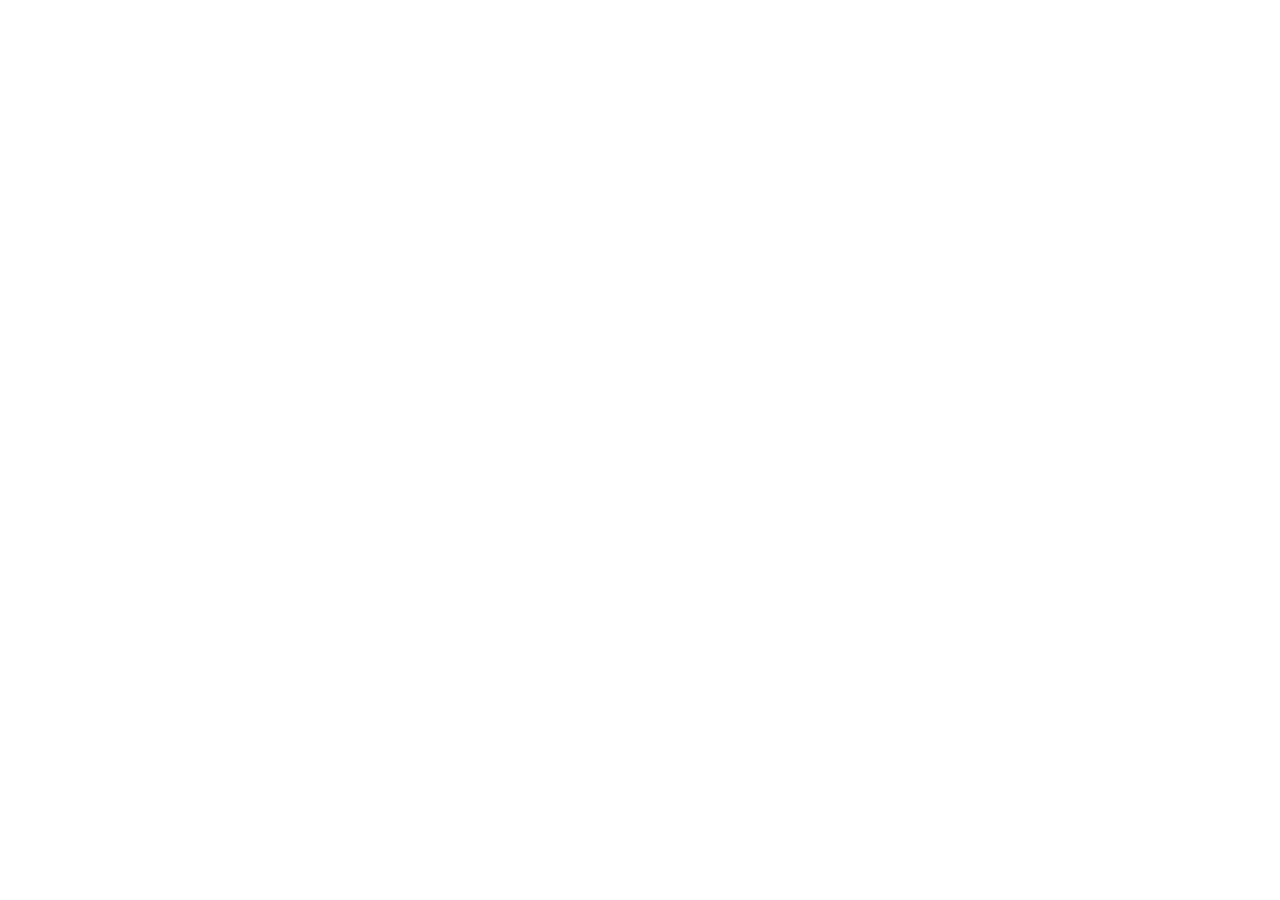
==== commit ec39fb85: "Separate DogMatch site from Italian brainrot project" ====
--- a/public/dog-match/index.html
+++ b/public/dog-match/index.html
@@ -1,50 +1 @@
-<!doctype html>
-<html lang="en">
-<head>
-<meta charset="utf-8"><meta name="viewport" content="width=device-width, initial-scale=1">
-<meta name="description" content="Find a dog that fits your everyday life. A saved lifestyle quiz, transparent match scores, and side-by-side breed comparisons.">
-<script>try{document.documentElement.dataset.theme=localStorage.getItem('uxdesign-pawfect-theme')||(matchMedia('(prefers-color-scheme: dark)').matches?'dark':'light')}catch{document.documentElement.dataset.theme='light'}</script><title>Pawfect Match · Find your kind of dog</title><link rel="stylesheet" href="style.css?v=12"><script type="module" src="app.js?v=12"></script>
-</head>
-<body>
-<a class="skip" href="#quiz">Skip to match quiz</a>
-<header class="site-header"><a class="brand" href="./">pawfect match<span class="brand-dot">.</span></a><nav aria-label="Main"><button class="theme-toggle" id="theme-toggle" type="button" aria-pressed="false">Dark mode</button><a href="#quiz">Questionnaire</a><a href="#discover" id="discover-nav" hidden>Discover dogs</a><a href="#matches" id="matches-nav" hidden>My matches</a><a href="../index.html">All projects ↗</a></nav></header>
-<main>
-<section class="hero" aria-labelledby="hero-title"><p class="eyebrow">A FRIEND WHO FITS YOUR LIFE</p><h1 id="hero-title">Find your kind of dog.</h1><p class="intro">Answer a few questions. Meet your kind of dog.</p></section>
-
-<div class="section-heading" id="quiz"><div><p class="eyebrow">01 / YOUR LIFESTYLE</p><h2>A little about you.</h2></div><p>Four steps · Saved automatically</p></div>
-<div class="workspace"><section class="quiz-card" aria-labelledby="quiz-title"><div class="quiz-top"><h3 id="quiz-title">Your lifestyle</h3><span id="save-status" role="status">Saved on this device</span></div><ol class="steps" aria-label="Quiz progress"><li class="active" aria-current="step">1 <span>Your home</span></li><li>2 <span>Your routine</span></li><li>3 <span>Your preferences</span></li><li>4 <span>Your household</span></li></ol>
-<form id="match-form">
-<fieldset data-step="0"><legend>Make yourself at home.</legend><p class="field-intro">Let’s start with your home.</p><label for="home">Where do you live?</label><select id="home" name="home"><option value="apartment">Apartment or small home</option><option value="house">House with more room</option></select><label for="size">What size dog feels right?</label><select id="size" name="size"><option value="any">Open to any size</option><option value="small">Small</option><option value="medium">Medium</option><option value="large">Large</option></select><label for="experience">Your dog experience</label><select id="experience" name="experience"><option value="new">This would be my first dog</option><option value="experienced">I’ve cared for dogs before</option></select></fieldset>
-<fieldset data-step="1" hidden><legend>A day in your life.</legend><p class="field-intro">Think of a typical weekday.</p><label for="exercise">Daily walks &amp; play <output id="exercise-value" for="exercise">60 minutes</output></label><input id="exercise" name="exercise" type="range" min="15" max="150" step="15" value="60"><div class="range-labels"><span>15 min · easy pace</span><span>150 min · adventure mode</span></div><label for="alone">Hours away each day <output id="alone-value" for="alone">4 hours</output></label><input id="alone" name="alone" type="range" min="0" max="10" step="1" value="4"><div id="care-branch" hidden><label for="support">Who can help while you’re away?</label><select id="support" name="support"><option value="none">I don’t have a care plan yet</option><option value="yes">A walker, daycare, or trusted person</option></select><p class="hint">Long days away need an individual care plan. This affects your results.</p></div><label for="training">Time for training &amp; enrichment</label><select id="training" name="training"><option value="1">A little each day</option><option value="2" selected>Regular daily sessions</option><option value="3">Lots — I’d love a working partner</option></select></fieldset>
-<fieldset data-step="2" hidden><legend>The little things matter.</legend><p class="field-intro">Coat care and your priorities.</p><label for="grooming">Grooming commitment</label><select id="grooming" name="grooming"><option value="1">Keep it simple</option><option value="2">Regular brushing is fine</option><option value="3">Brushing + professional grooming</option></select><label for="shedding">How do you feel about shedding?</label><select id="shedding" name="shedding"><option value="any">A little fur is part of the deal</option><option value="low">Prefer a lower-shedding coat</option></select><p class="hint">Lower shedding doesn’t mean allergy-free. <a href="https://www.akc.org/dog-breeds/hypoallergenic-dogs/">No dog is 100% hypoallergenic.</a></p><label for="fluff">What coat types should we show you?</label><select id="fluff" name="fluff"><option value="any">All coat types</option><option value="fluffy">Fluffy coats only</option><option value="sleek">Shorter coats only</option></select><label for="priority">What matters most to you?</label><select id="priority" name="priority"><option value="balanced">A balanced fit</option><option value="activity">Activity &amp; enrichment</option><option value="coat">Coat care</option><option value="size">Size preference</option></select></fieldset>
-<fieldset data-step="3" hidden><legend>Who’s sharing your home?</legend><p class="field-intro">Who will your dog spend time with?</p>
-<label for="children">Are there children in your household?</label><select id="children" name="children"><option value="none">No children / no preference</option><option value="older">Older children</option><option value="young">Young children</option></select>
-<label for="pets">Other pets at home?</label><select id="pets" name="pets"><option value="none">No other pets</option><option value="dogs">Other dogs</option><option value="cats">Cats</option><option value="small">Small animals, such as rabbits</option></select>
-<p class="hint">Ask about each dog’s compatibility. Supervise introductions.</p>
-<label for="barking">How much barking works for you?</label><select id="barking" name="barking"><option value="any">I’m flexible</option><option value="quiet">I prefer a quieter dog</option></select>
-<label for="social">How often will your dog meet visitors?</label><select id="social" name="social"><option value="any">No strong preference</option><option value="visitors">Often — I prefer an outgoing dog</option></select>
-<label for="drool">How do you feel about drool?</label><select id="drool" name="drool"><option value="any">It’s part of the deal</option><option value="low">I’d prefer less drool</option></select>
-</fieldset>
-<div class="form-footer"><button type="button" class="text-button" id="back" hidden>← Back</button><span id="step-label">Step 1 of 4</span><button type="button" class="button" id="next">Next step →</button><button type="submit" class="button" id="finish" hidden>Meet my matches →</button></div></form><noscript><p>This interactive quiz needs JavaScript. Enable it to calculate and save your matches.</p></noscript></section>
-<aside class="preview-card" aria-labelledby="preview-title"><p class="eyebrow">UPDATING AS YOU ANSWER</p><h3 id="preview-title">Your live shortlist</h3><p id="preview-filter" class="filter-note">Showing all coat types</p><div id="live-preview" aria-live="polite"></div><p class="hint">Every dog is different.</p></aside></div>
-<div id="discover-locked" class="locked-note"><strong>Next: meet your matches</strong><span>Finish the quiz to start swiping.</span></div>
-<section hidden id="discover" class="discovery-section" aria-labelledby="discovery-title">
-<div class="section-heading"><div><p class="eyebrow">02 / DISCOVER</p><h2 id="discovery-title">Meet your kind of dog.</h2></div><p>Like or pass. Each choice helps shape the next pick.</p></div>
-<div class="discovery-layout"><div class="swipe-stage"><div id="swipe-card" class="swipe-card" tabindex="0" aria-label="Dog discovery card. Use left arrow to pass or right arrow to like."></div><div class="swipe-actions"><button id="pass-dog" class="pass-button" type="button">✕ <span>Pass</span></button><button id="like-dog" class="like-button" type="button">♡ <span>Like</span></button></div><a class="matches-shortcut" id="matches-shortcut" href="#matches">View my matches ↓</a><p class="swipe-instruction">Swipe, use the buttons, or press ← →</p></div>
-<aside class="discovery-aside"><h3>Fine-tune your picks</h3><label for="discover-fluff">Coat preference</label><select id="discover-fluff"><option value="any">All coat types</option><option value="fluffy">Fluffy coats only</option><option value="sleek">Shorter coats only</option></select><p id="learning-status" class="learning-status" role="status"></p><div class="discovery-tools"><button type="button" id="undo-swipe" class="text-button">↶ Undo last choice</button><button type="button" id="restart-swipes" class="text-button">Start swiping again</button></div><p class="hint">Like a dog to save them below. Example profiles, not adoption listings.</p><a href="#quiz" class="text-button">Edit your lifestyle answers ↑</a></aside></div>
-</section>
-<section hidden id="matches" class="results-section" aria-labelledby="results-title"><div class="section-heading"><div><p class="eyebrow">03 / YOUR MATCHES</p><h2 id="results-title">Your matches.</h2></div><p id="results-subtitle">Finish the quiz to reveal your personalized matches.</p></div><div id="results-placeholder" class="empty"><span aria-hidden="true">♡</span><h3>A good connection starts with you.</h3><p>Tell us about your life in the three steps above.</p><a href="#quiz">Start your quiz ↑</a></div><div id="results-content" hidden><p id="care-message" class="notice" hidden></p><h3 id="match-list-title">Your liked dogs</h3><p id="match-list-note" class="hint"></p><p class="sample-notice">Sample profiles, except Winnie’s owner-confirmed name and gender.</p><div id="match-profiles" class="match-profile-grid"></div><div class="toolbar"><label class="check-label"><input id="only-saved" type="checkbox"> Only saved types in catalog</label><button id="edit" class="text-button">Edit my answers ↑</button></div><label for="breed-search">Search dog types</label><input id="breed-search" type="search" placeholder="Try Samoyed, Golden Retriever, or terrier"><p id="catalog-count" class="hint" role="status"></p><p class="hint">Compare up to 3 dogs. Charts show profile fit, not adoption suitability.</p><details class="all-matches"><summary id="browse-label">Browse all 51 dog types</summary><div id="breed-cards" class="breed-grid"></div></details></div></section>
-<section id="comparison" class="compare-section" hidden aria-labelledby="compare-title"><div class="section-heading"><div><p class="eyebrow">SIDE BY SIDE</p><h2 id="compare-title">A closer look.</h2></div><label for="metric">Compare by <select id="metric"><option value="score">Overall profile fit</option><option value="fluff">Coat fullness (0–3)</option><option value="exercise">Daily activity target (minutes)</option><option value="grooming">Grooming commitment (1–3)</option><option value="training">Enrichment commitment (1–3)</option></select></label></div><div id="chart" class="chart"></div><p class="hint">Activity targets and commitment levels are simplified project estimates for adult dogs, not prescribed care requirements.</p></section>
-<section class="how"><details><summary>How scoring works &amp; sources</summary><p>Scores combine activity, enrichment, space, size, grooming, shedding, and experience with your selected coat and household preferences. Default weights are activity 25, enrichment 15, space 10, size 15, grooming 15, shedding 10, and experience 10. A coat preference adds weight 30; children and pets add 15 each when selected; quieter dogs, visitor sociability, and less drool add 10 each when selected. Your priority doubles its relevant base weights, then the score is normalized. Household and coat traits are authored teaching estimates, not safety guarantees or official breed ratings. Long days away without support cap scores at 55. Fluffy-only and shorter-coat-only choices filter the live shortlist and swipe deck; the full catalog remains available with mismatches labeled. Coat fullness 0 means sleek, 1 short/wiry, 2 full/feathered, and 3 very full/curly. Grooming can change appearance.</p><p>Numerical profiles are authored teaching estimates, not AKC ratings. General breed descriptions are informed by the American Kennel Club: <a href="https://www.akc.org/dog-breeds/havanese/">Havanese</a>, <a href="https://www.akc.org/dog-breeds/whippet/">Whippet</a>, <a href="https://www.akc.org/dog-breeds/Labrador-retriever/">Labrador Retriever</a>, <a href="https://www.akc.org/dog-breeds/poodle-standard/">Standard Poodle</a>, <a href="https://www.akc.org/dog-breeds/border-collie/">Border Collie</a>, and <a href="https://www.akc.org/dog-breeds/greyhound/">Greyhound</a>. Additional profiles: <a href="https://www.akc.org/dog-breeds/samoyed/">Samoyed</a>, <a href="https://www.petmd.com/dog/breeds/aussiedoodle">Aussiedoodle</a>, <a href="https://www.akc.org/dog-breeds/golden-retriever/">Golden Retriever</a>, <a href="https://www.petmd.com/dog/breeds/goldendoodle">Goldendoodle</a>, <a href="https://vcahospitals.com/know-your-pet/jack-russell-terrier">Jack Russell Terrier</a>, <a href="https://www.akc.org/dog-breeds/beagle/">Beagle</a>, <a href="https://www.akc.org/dog-breeds/boxer/">Boxer</a>, <a href="https://www.akc.org/dog-breeds/dachshund/">Dachshund</a>, <a href="https://www.akc.org/dog-breeds/chihuahua/">Chihuahua</a>, <a href="https://www.akc.org/dog-breeds/shih-tzu/">Shih Tzu</a>, <a href="https://www.akc.org/dog-breeds/maltese/">Maltese</a>, <a href="https://www.akc.org/dog-breeds/bichon-frise/">Bichon Frise</a>, <a href="https://www.akc.org/dog-breeds/pomeranian/">Pomeranian</a>, <a href="https://www.akc.org/dog-breeds/yorkshire-terrier/">Yorkshire Terrier</a>, <a href="https://www.akc.org/dog-breeds/miniature-schnauzer/">Miniature Schnauzer</a>, <a href="https://www.akc.org/dog-breeds/pembroke-welsh-corgi/">Pembroke Welsh Corgi</a>, <a href="https://www.akc.org/dog-breeds/shiba-inu/">Shiba Inu</a>, <a href="https://www.akc.org/dog-breeds/siberian-husky/">Siberian Husky</a>, <a href="https://www.akc.org/dog-breeds/alaskan-malamute/">Alaskan Malamute</a>, <a href="https://www.akc.org/dog-breeds/german-shepherd-dog/">German Shepherd</a>, <a href="https://www.akc.org/dog-breeds/australian-shepherd/">Australian Shepherd</a>, <a href="https://www.akc.org/dog-breeds/bernese-mountain-dog/">Bernese Mountain Dog</a>, <a href="https://www.akc.org/dog-breeds/newfoundland/">Newfoundland</a>, <a href="https://www.akc.org/dog-breeds/great-pyrenees/">Great Pyrenees</a>, <a href="https://www.akc.org/dog-breeds/saint-bernard/">Saint Bernard</a>, <a href="https://www.akc.org/dog-breeds/great-dane/">Great Dane</a>, <a href="https://www.akc.org/dog-breeds/doberman-pinscher/">Doberman Pinscher</a>, <a href="https://www.akc.org/dog-breeds/rottweiler/">Rottweiler</a>, <a href="https://www.akc.org/dog-breeds/dalmatian/">Dalmatian</a>, <a href="https://www.akc.org/dog-breeds/vizsla/">Vizsla</a>, <a href="https://www.akc.org/dog-breeds/weimaraner/">Weimaraner</a>, <a href="https://www.akc.org/dog-breeds/english-cocker-spaniel/">English Cocker Spaniel</a>, <a href="https://www.akc.org/dog-breeds/english-springer-spaniel/">English Springer Spaniel</a>, <a href="https://www.akc.org/dog-breeds/cavalier-king-charles-spaniel/">Cavalier King Charles Spaniel</a>, <a href="https://www.akc.org/dog-breeds/papillon/">Papillon</a>, <a href="https://www.akc.org/dog-breeds/boston-terrier/">Boston Terrier</a>, <a href="https://www.akc.org/dog-breeds/french-bulldog/">French Bulldog</a>, <a href="https://www.akc.org/dog-breeds/bulldog/">Bulldog</a>, <a href="https://www.akc.org/dog-breeds/pug/">Pug</a>, <a href="https://www.akc.org/dog-breeds/poodle-miniature/">Miniature Poodle</a>, <a href="https://www.akc.org/dog-breeds/poodle-toy/">Toy Poodle</a>, <a href="https://www.akc.org/dog-breeds/border-terrier/">Border Terrier</a>, <a href="https://www.akc.org/dog-breeds/west-highland-white-terrier/">West Highland White Terrier</a>, <a href="https://www.akc.org/dog-breeds/scottish-terrier/">Scottish Terrier</a>, <a href="https://www.akc.org/dog-breeds/shetland-sheepdog/">Shetland Sheepdog</a>. Coat and household traits are simplified teaching estimates. Terrier is represented by a Jack Russell Terrier; doodle size and coat traits vary. Reviewed October 20, 2026.</p><p>Dog photographs from Wikimedia Commons and one user-provided Aussiedoodle photo; displayed crops may differ from originals. Source pages retain original files and license details:</p><ul><li><a href="https://commons.wikimedia.org/wiki/File:A_havanese_dog_in_Finland.jpg">A havanese dog in Finland.jpg</a> — ThePointyHatGnome · <a href="http://creativecommons.org/publicdomain/zero/1.0/deed.en">CC0</a>.</li><li><a href="https://commons.wikimedia.org/wiki/File:DSC09611a_Search_and_Rescue_Dog,_Austrian_Red_Cross_Perchtoldsdorf,_2024-10.jpg">DSC09611a Search and Rescue Dog, Austrian Red Cross Perchtoldsdorf, 2024-10.jpg</a> — Aciarium · <a href="https://creativecommons.org/licenses/by/4.0">CC BY 4.0</a>.</li><li><a href="https://commons.wikimedia.org/wiki/File:Border_Collie_with_Heterochromia_2.jpg">Border Collie with Heterochromia 2.jpg</a> — 7575u · <a href="https://creativecommons.org/licenses/by-sa/4.0">CC BY-SA 4.0</a>.</li><li><a href="https://commons.wikimedia.org/wiki/File:Standard_Poodle_portrait.jpg">Standard Poodle portrait.jpg</a> — Flickr user John Leslie · <a href="https://creativecommons.org/licenses/by/2.0">CC BY 2.0</a>.</li><li><a href="https://commons.wikimedia.org/wiki/File:Whippet_profil_rybnik_-_kamien_p.jpg">Whippet profil rybnik - kamien p.jpg</a> — Pleple2000 · <a href="https://creativecommons.org/licenses/by-sa/4.0">CC BY-SA 4.0</a>.</li><li><a href="https://commons.wikimedia.org/wiki/File:A_greyhound_displays_a_martingale_collar.jpg">A greyhound displays a martingale collar.jpg</a> — Supreme Chungus · <a href="https://creativecommons.org/licenses/by-sa/4.0">CC BY-SA 4.0</a>.</li><li><a href="https://commons.wikimedia.org/wiki/File:Samoyed_dog_two_year_old_female_dllu.jpg">Samoyed dog two year old female dllu.jpg</a> — Dllu · <a href="https://creativecommons.org/licenses/by-sa/4.0">CC BY-SA 4.0</a>.</li><li><a href="https://commons.wikimedia.org/wiki/File:D%C3%BClmen,_Hausd%C3%BClmen,_Golden_Retriever_--_2022_--_5945.jpg">Dülmen, Hausdülmen, Golden Retriever -- 2022 -- 5945.jpg</a> — Dietmar Rabich · <a href="https://creativecommons.org/licenses/by-sa/4.0">CC BY-SA 4.0</a>.</li><li><a href="https://commons.wikimedia.org/wiki/File:Goldendoodle_(Chase_Bohannon).png">Goldendoodle (Chase Bohannon).png</a> — Chase Bohannon · <a href="http://creativecommons.org/publicdomain/zero/1.0/deed.en">CC0</a>.</li><li><a href="https://commons.wikimedia.org/wiki/File:Skipper_Jack_Russell_Terrier.JPG">Skipper Jack Russell Terrier.JPG</a> — DuncanMcC · Public domain.</li><li>Aussiedoodle: photo provided by the user and used at their request.</li><li><a href="https://commons.wikimedia.org/wiki/File:Beagle_600.jpg">Beagle 600.jpg</a> — See source · <a href="http://creativecommons.org/licenses/by-sa/3.0/">CC BY-SA 3.0</a>.</li><li><a href="https://commons.wikimedia.org/wiki/File:Male_fawn_Boxer_undocked.jpg">Male fawn Boxer undocked.jpg</a> — Mood210 · <a href="https://creativecommons.org/licenses/by-sa/3.0">CC BY-SA 3.0</a>.</li><li><a href="https://commons.wikimedia.org/wiki/File:%EB%8B%A5%EC%8A%A4%ED%9B%88%ED%8A%B8(%EB%8B%A8%EB%AA%A8%EC%A2%85)_(Dachshund_(Short)).jpg">닥스훈트(단모종) (Dachshund (Short)).jpg</a> — Katemil94 · <a href="https://creativecommons.org/licenses/by-sa/4.0">CC BY-SA 4.0</a>.</li><li><a href="https://commons.wikimedia.org/wiki/File:Shihtzu_(cropped).jpg">Shihtzu (cropped).jpg</a> — Canino21 · Public domain.</li><li><a href="https://commons.wikimedia.org/wiki/File:Maltese_600.jpg">Maltese 600.jpg</a> — Sannse · <a href="http://creativecommons.org/licenses/by-sa/3.0/">CC BY-SA 3.0</a>.</li><li><a href="https://commons.wikimedia.org/wiki/File:Bichon_Fris%C3%A9_-_studdogbichon.jpg">Bichon Frisé - studdogbichon.jpg</a> — Heike Andres · <a href="https://creativecommons.org/licenses/by-sa/3.0/de/deed.en">CC BY-SA 3.0 de</a>.</li><li><a href="https://commons.wikimedia.org/wiki/File:Pomeranian.JPG">Pomeranian.JPG</a> — Blackoranges · Public domain.</li><li><a href="https://commons.wikimedia.org/wiki/File:(2_version)_Grupp_3,_YORKSHIRETERRIER,_NO_UCH_SE_UCH_Oxzar_Amazing_Bel%E2%80%99s_Toffy_(24310212305).jpg">(2 version) Grupp 3, YORKSHIRETERRIER, NO UCH SE UCH Oxzar Amazing Bel’s Toffy (24310212305).jpg</a> — Svenska Mässan from Sweden · <a href="https://creativecommons.org/licenses/by-sa/4.0">CC BY-SA 4.0</a>.</li><li><a href="https://commons.wikimedia.org/wiki/File:Miniature_Schnauzer_salt_%26_pepper_(cropped).jpg">Miniature Schnauzer salt &amp; pepper (cropped).jpg</a> — Canarian · <a href="https://creativecommons.org/licenses/by-sa/3.0">CC BY-SA 3.0</a>.</li><li><a href="https://commons.wikimedia.org/wiki/File:Welsh_Pembroke_Corgi.jpg">Welsh Pembroke Corgi.jpg</a> — Dog breed facts · <a href="https://creativecommons.org/licenses/by-sa/4.0">CC BY-SA 4.0</a>.</li><li><a href="https://commons.wikimedia.org/wiki/File:Taka_Shiba.jpg">Taka Shiba.jpg</a> — Takashiba at English Wikipedia · Public domain.</li><li><a href="https://commons.wikimedia.org/wiki/File:Husky_L.jpg">Husky L.jpg</a> — xJaM (talk · contribs) · <a href="http://creativecommons.org/licenses/by-sa/3.0/">CC BY-SA 3.0</a>.</li><li><a href="https://commons.wikimedia.org/wiki/File:Alaskan_Malamute.jpg">Alaskan Malamute.jpg</a> — SCMW · <a href="https://creativecommons.org/licenses/by/3.0">CC BY 3.0</a>.</li><li><a href="https://commons.wikimedia.org/wiki/File:German_Shepherd_-_DSC_0346_(10096362833).jpg">German Shepherd - DSC 0346 (10096362833).jpg</a> — gomagoti · <a href="https://creativecommons.org/licenses/by-sa/2.5">CC BY-SA 2.5</a>.</li><li><a href="https://commons.wikimedia.org/wiki/File:Australian_Shepherd_red_bi.JPG">Australian Shepherd red bi.JPG</a> — Trickdog-Fina · <a href="https://creativecommons.org/licenses/by-sa/3.0">CC BY-SA 3.0</a>.</li><li><a href="https://commons.wikimedia.org/wiki/File:3-BerneseMountainDogInGrass.jpg">3-BerneseMountainDogInGrass.jpg</a> — FriendlyToaster · <a href="https://creativecommons.org/licenses/by/4.0">CC BY 4.0</a>.</li><li><a href="https://commons.wikimedia.org/wiki/File:Newfoundland_dog_Smoky.jpg">Newfoundland dog Smoky.jpg</a> — Flickr user DanDee Shots · <a href="https://creativecommons.org/licenses/by/2.0">CC BY 2.0</a>.</li><li><a href="https://commons.wikimedia.org/wiki/File:Great_Pyrenees_Mountain_Dog_2.png">Great Pyrenees Mountain Dog 2.png</a> — HeartSpoon · <a href="https://creativecommons.org/licenses/by-sa/4.0">CC BY-SA 4.0</a>.</li><li><a href="https://commons.wikimedia.org/wiki/File:Hummel_Vedor_vd_Robandahoeve.jpg">Hummel Vedor vd Robandahoeve.jpg</a> — Blanky · <a href="https://creativecommons.org/licenses/by-sa/3.0">CC BY-SA 3.0</a>.</li><li><a href="https://commons.wikimedia.org/wiki/File:Dog_niemiecki_%C5%BC%C3%B3%C5%82ty_LM980.jpg">Dog niemiecki żółty LM980.jpg</a> — Lilly M · <a href="https://creativecommons.org/licenses/by-sa/2.5">CC BY-SA 2.5</a>.</li><li><a href="https://commons.wikimedia.org/wiki/File:Dobermann_handling.jpg">Dobermann handling.jpg</a> — Miroslav Cacik · Copyrighted free use.</li><li><a href="https://commons.wikimedia.org/wiki/File:Rottweiler_standing_facing_left.jpg">Rottweiler standing facing left.jpg</a> — Dr. Manfred Herrmann Allgemeiner Deutscher Rottweiler-Klub (ADRK) e.V. http://www.ADRK.de · <a href="http://creativecommons.org/licenses/by-sa/3.0/">CC BY-SA 3.0</a>.</li><li><a href="https://commons.wikimedia.org/wiki/File:Sun_Dog_Dalmatian.jpg">Sun Dog Dalmatian.jpg</a> — Bradlien · <a href="https://creativecommons.org/licenses/by-sa/4.0">CC BY-SA 4.0</a>.</li><li><a href="https://commons.wikimedia.org/wiki/File:Wy%C5%BCe%C5%82_w%C4%99gierski_g%C5%82adkow%C5%82osy_500.jpg">Wyżeł węgierski gładkowłosy 500.jpg</a> — Pleple2000 · <a href="http://creativecommons.org/licenses/by-sa/3.0/">CC BY-SA 3.0</a>.</li><li><a href="https://commons.wikimedia.org/wiki/File:Weimaraner_Freika-2.jpg">Weimaraner Freika-2.jpg</a> — Rufus46 · <a href="https://creativecommons.org/licenses/by-sa/3.0">CC BY-SA 3.0</a>.</li><li><a href="https://commons.wikimedia.org/wiki/File:%22Bill%22_-_Cocker_spaniel_anglais_2.JPG">&quot;Bill&quot; - Cocker spaniel anglais 2.JPG</a> — Jean-Pol GRANDMONT · <a href="https://creativecommons.org/licenses/by/4.0">CC BY 4.0</a>.</li><li><a href="https://commons.wikimedia.org/wiki/File:Springer_Spaniel_Wide_Shot.jpg">Springer Spaniel Wide Shot.jpg</a> — Ratsniffer · <a href="http://creativecommons.org/publicdomain/zero/1.0/deed.en">CC0</a>.</li><li><a href="https://commons.wikimedia.org/wiki/File:CarterBIS.Tiki.13.6.09.jpg">CarterBIS.Tiki.13.6.09.jpg</a> — Andreweatock · <a href="https://creativecommons.org/licenses/by-sa/3.0">CC BY-SA 3.0</a>.</li><li><a href="https://commons.wikimedia.org/wiki/File:Outdoor_Continental_Toy_Spaniel_Papillon.jpeg">Outdoor Continental Toy Spaniel Papillon.jpeg</a> — Gvdmoort · <a href="https://creativecommons.org/licenses/by-sa/3.0">CC BY-SA 3.0</a>.</li><li><a href="https://commons.wikimedia.org/wiki/File:Boston-terrier-carlos-de.JPG">Boston-terrier-carlos-de.JPG</a> — Andreas Schlaugat · <a href="https://creativecommons.org/licenses/by/3.0">CC BY 3.0</a>.</li><li><a href="https://commons.wikimedia.org/wiki/File:2008-07-28_Dog_at_Frolick_Field.jpg">2008-07-28 Dog at Frolick Field.jpg</a> — Ildar Sagdejev (Specious) · <a href="https://creativecommons.org/licenses/by-sa/4.0">CC BY-SA 4.0</a>.</li><li><a href="https://commons.wikimedia.org/wiki/File:English_Bulldog_-Dog-220489-1280_(cropped).jpg">English Bulldog -Dog-220489-1280 (cropped).jpg</a> — https://pixabay.com/pt/users/kaz-19203/ · <a href="http://creativecommons.org/publicdomain/zero/1.0/deed.en">CC0</a>.</li><li><a href="https://commons.wikimedia.org/wiki/File:Mops_oct09_cropped2.jpg">Mops oct09 cropped2.jpg</a> — Mops_oct09.jpg: Dagur Brynjólfsson from Hafnarfjordur, Iceland;
-
-derivative work: Anka Friedrich · <a href="https://creativecommons.org/licenses/by-sa/2.0">CC BY-SA 2.0</a>.</li><li><a href="https://commons.wikimedia.org/wiki/File:Border_terrier_whiskey.jpg">Border terrier whiskey.jpg</a> — Multimotyl · <a href="https://creativecommons.org/licenses/by-sa/3.0">CC BY-SA 3.0</a>.</li><li><a href="https://commons.wikimedia.org/wiki/File:West_Highland_White_Terrier_Krakow.jpg">West Highland White Terrier Krakow.jpg</a> — Christopher Walker from Krakow, Poland · <a href="https://creativecommons.org/licenses/by/2.0">CC BY 2.0</a>.</li><li><a href="https://commons.wikimedia.org/wiki/File:Scottish_Terrier_Photo_of_Face.jpg">Scottish Terrier Photo of Face.jpg</a> — Elise Carroll · <a href="https://creativecommons.org/licenses/by-sa/4.0">CC BY-SA 4.0</a>.</li><li><a href="https://commons.wikimedia.org/wiki/File:Shetland_Sheepdog_sable.jpg">Shetland Sheepdog sable.jpg</a> — Flickr user nickobec (Nick Cowie) · <a href="https://creativecommons.org/licenses/by-sa/2.0">CC BY-SA 2.0</a>.</li><li><a href="https://commons.wikimedia.org/wiki/File:Head_Miniature_Poodle_Mysore_May24_A7CR_00091.jpg">Head Miniature Poodle Mysore May24 A7CR 00091.jpg</a> —
-
-
-This Photo was taken by Timothy A. Gonsalves.  Feel free to use my photos, but please mention me as the author.  I would much appreciate if you send me an email tagooty@yahoo.com or write on my talk page, for my information.  Please contact me before commercial use.
-
-
-
-Please do not upload an edited image here without consulting me.  I would like to make corrections only at my own source to ensure that the changes improve the image and are preserved.Otherwise you may upload an edited image with a new name. Please use one of the templates derivative or extract.
- · <a href="https://creativecommons.org/licenses/by-sa/4.0">CC BY-SA 4.0</a>.</li><li><a href="https://commons.wikimedia.org/wiki/File:Toy_Poodle_wearing_clothes_in_Tokyo.jpg">Toy Poodle wearing clothes in Tokyo.jpg</a> — Basile Morin · <a href="https://creativecommons.org/licenses/by-sa/4.0">CC BY-SA 4.0</a>.</li><li><a href="https://commons.wikimedia.org/wiki/File:Black_Shorthair_Chihuahua.jpg">Black Shorthair Chihuahua.jpg</a> — Dudechihuahua · <a href="http://creativecommons.org/publicdomain/zero/1.0/deed.en">CC0</a>.</li></ul><p>Discovery combines overall profile fit (85%) with learned preferences (15%). Likes favor similar coat appearance, size, and activity; passes favor different traits. Learning strengthens over the first three choices. Only dogs matching your coat filter enter the live shortlist and swipe deck. Each matching type appears at most once per round. Changing a filter preserves previous choices. Restart clears swipe learning but retains favorites.</p><p>Typography: DM Sans, distributed under the SIL Open Font License; license included in <a href="fonts/OFL.txt">font credits</a>.</p></details></section>
-</main><footer><a class="brand" href="./">pawfect match.</a><p>A UX design project by Allison Luo · Answers stay in this browser.</p><button id="reset" class="text-button">Clear my saved data</button></footer><div id="toast" class="toast" role="status" hidden></div>
-</body></html>
+<!doctype html><html lang="en"><meta charset="utf-8"><meta name="viewport" content="width=device-width, initial-scale=1"><title>DogMatch has moved</title><script>location.replace('https://allisontluo.github.io/dogmatch/'+location.search+location.hash)</script><p>DogMatch now has its own website. <a href="https://allisontluo.github.io/dogmatch/">Open DogMatch</a></p></html>
